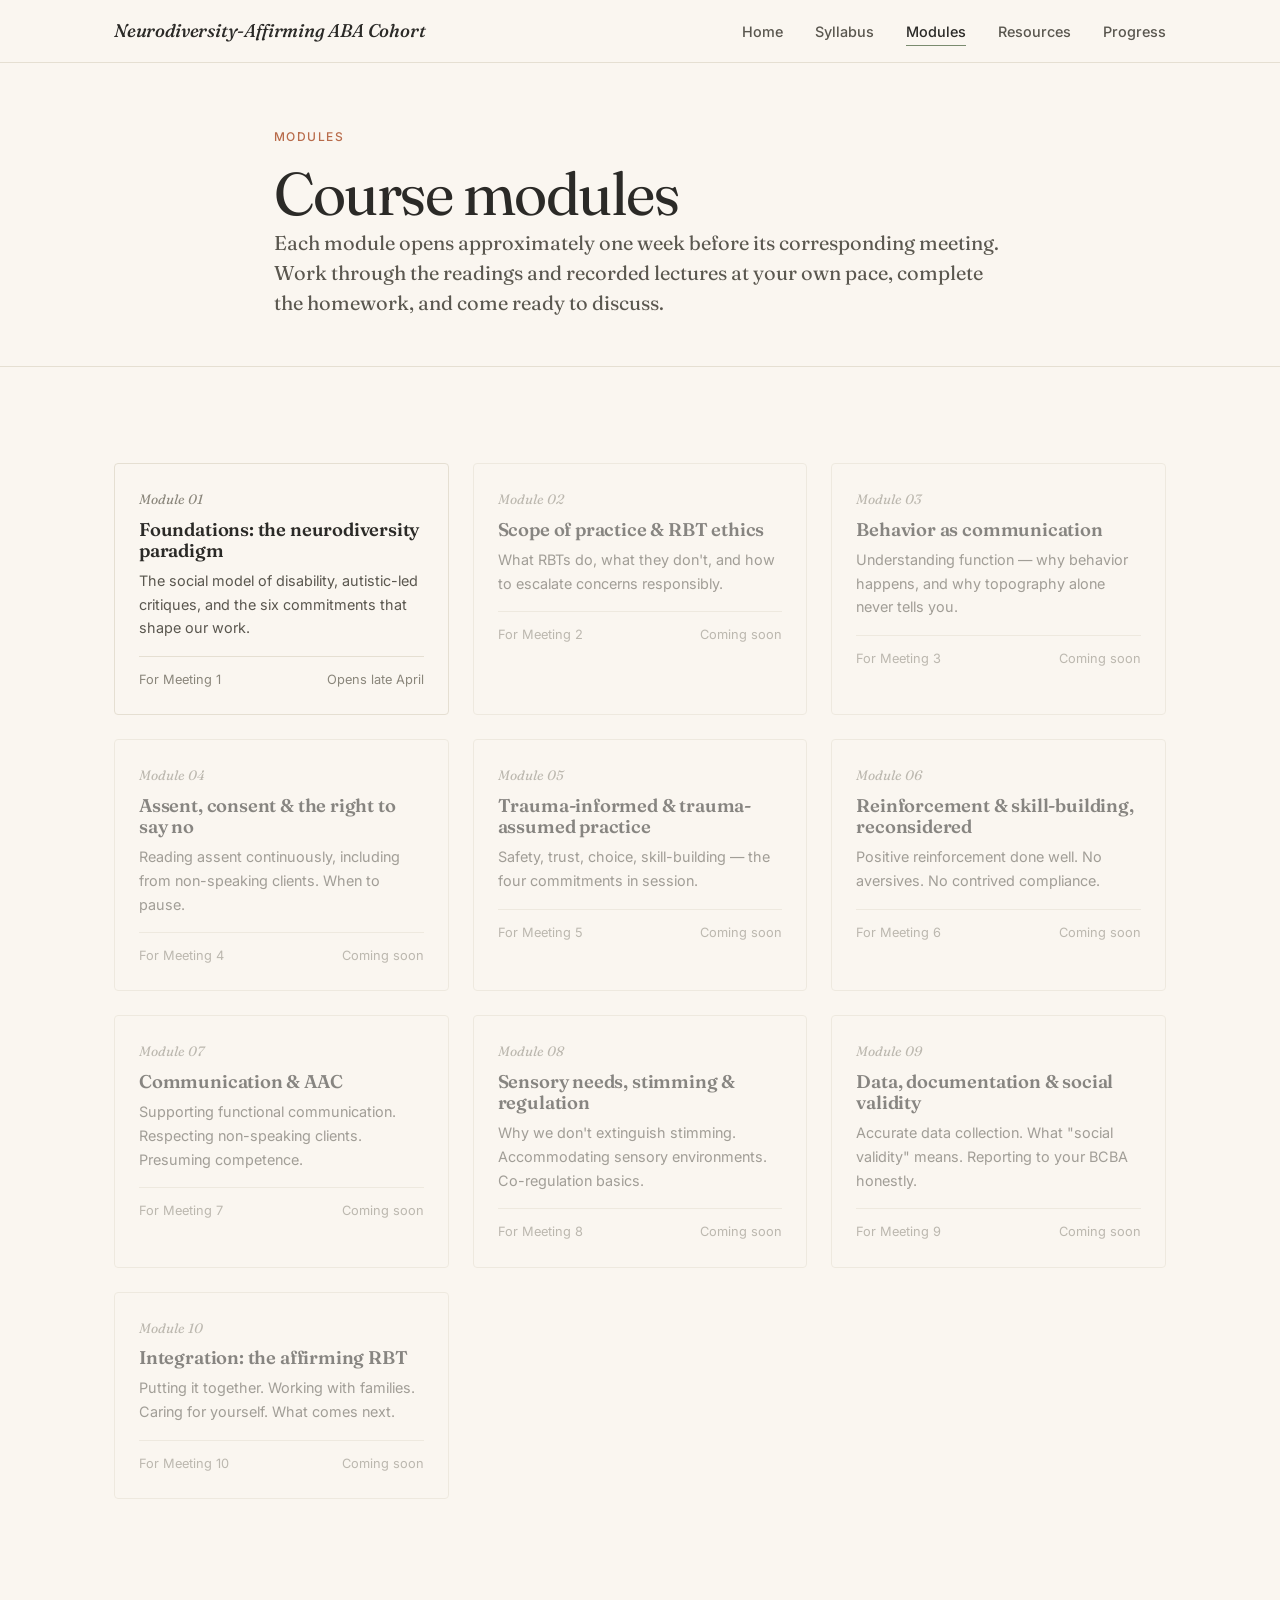
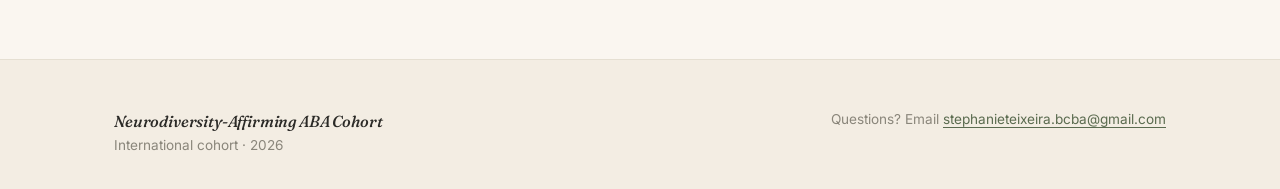
==== index.html @ eed52e0f "Add files via upload" ====
<!DOCTYPE html>
<html lang="en">
<head>
  <meta charset="UTF-8">
  <meta name="viewport" content="width=device-width, initial-scale=1.0">
  <title>Modules — Neurodiversity-Affirming ABA Cohort</title>
  <link rel="stylesheet" href="../assets/css/style.css">
</head>
<body>

<header class="site-header">
  <div class="container">
    <a href="../index.html" class="brand">Neurodiversity-Affirming ABA Cohort</a>
    <nav>
      <ul class="nav">
        <li><a href="../index.html">Home</a></li>
        <li><a href="../syllabus.html">Syllabus</a></li>
        <li><a href="../modules/" class="active">Modules</a></li>
        <li><a href="../resources.html">Resources</a></li>
        <li><a href="../grades.html">Progress</a></li>
      </ul>
    </nav>
  </div>
</header>

<main>

  <section class="module-header">
    <div class="container-narrow">
      <span class="eyebrow">Modules</span>
      <h1>Course modules</h1>
      <p class="lead">Each module opens approximately one week before its corresponding meeting. Work through the readings and recorded lectures at your own pace, complete the homework, and come ready to discuss.</p>
    </div>
  </section>

  <section>
    <div class="container">
      <div class="card-grid">

        <a href="module-01.html" class="card">
          <div class="card-number">Module 01</div>
          <h3>Foundations: the neurodiversity paradigm</h3>
          <p>The social model of disability, autistic-led critiques, and the six commitments that shape our work.</p>
          <div class="meta"><span>For Meeting 1</span><span>Opens late April</span></div>
        </a>

        <div class="card" style="opacity:0.55;">
          <div class="card-number">Module 02</div>
          <h3>Scope of practice &amp; RBT ethics</h3>
          <p>What RBTs do, what they don't, and how to escalate concerns responsibly.</p>
          <div class="meta"><span>For Meeting 2</span><span>Coming soon</span></div>
        </div>

        <div class="card" style="opacity:0.55;">
          <div class="card-number">Module 03</div>
          <h3>Behavior as communication</h3>
          <p>Understanding function — why behavior happens, and why topography alone never tells you.</p>
          <div class="meta"><span>For Meeting 3</span><span>Coming soon</span></div>
        </div>

        <div class="card" style="opacity:0.55;">
          <div class="card-number">Module 04</div>
          <h3>Assent, consent &amp; the right to say no</h3>
          <p>Reading assent continuously, including from non-speaking clients. When to pause.</p>
          <div class="meta"><span>For Meeting 4</span><span>Coming soon</span></div>
        </div>

        <div class="card" style="opacity:0.55;">
          <div class="card-number">Module 05</div>
          <h3>Trauma-informed &amp; trauma-assumed practice</h3>
          <p>Safety, trust, choice, skill-building — the four commitments in session.</p>
          <div class="meta"><span>For Meeting 5</span><span>Coming soon</span></div>
        </div>

        <div class="card" style="opacity:0.55;">
          <div class="card-number">Module 06</div>
          <h3>Reinforcement &amp; skill-building, reconsidered</h3>
          <p>Positive reinforcement done well. No aversives. No contrived compliance.</p>
          <div class="meta"><span>For Meeting 6</span><span>Coming soon</span></div>
        </div>

        <div class="card" style="opacity:0.55;">
          <div class="card-number">Module 07</div>
          <h3>Communication &amp; AAC</h3>
          <p>Supporting functional communication. Respecting non-speaking clients. Presuming competence.</p>
          <div class="meta"><span>For Meeting 7</span><span>Coming soon</span></div>
        </div>

        <div class="card" style="opacity:0.55;">
          <div class="card-number">Module 08</div>
          <h3>Sensory needs, stimming &amp; regulation</h3>
          <p>Why we don't extinguish stimming. Accommodating sensory environments. Co-regulation basics.</p>
          <div class="meta"><span>For Meeting 8</span><span>Coming soon</span></div>
        </div>

        <div class="card" style="opacity:0.55;">
          <div class="card-number">Module 09</div>
          <h3>Data, documentation &amp; social validity</h3>
          <p>Accurate data collection. What "social validity" means. Reporting to your BCBA honestly.</p>
          <div class="meta"><span>For Meeting 9</span><span>Coming soon</span></div>
        </div>

        <div class="card" style="opacity:0.55;">
          <div class="card-number">Module 10</div>
          <h3>Integration: the affirming RBT</h3>
          <p>Putting it together. Working with families. Caring for yourself. What comes next.</p>
          <div class="meta"><span>For Meeting 10</span><span>Coming soon</span></div>
        </div>

      </div>
    </div>
  </section>

</main>

<footer class="site-footer">
  <div class="container">
    <div>
      <div class="brand">Neurodiversity-Affirming ABA Cohort</div>
      <p>International cohort · 2026</p>
    </div>
    <div>
      <p>Questions? Email <a href="mailto:stephanieteixeira.bcba@gmail.com">stephanieteixeira.bcba@gmail.com</a></p>
    </div>
  </div>
</footer>


<script src="../assets/js/supabase-config.js"></script>
<script type="module">
  import { updateNavAuth } from '../assets/js/auth.js';
  updateNavAuth('../');
</script>

</body>
</html>
---- assets/css/style.css ----
/* ==========================================================================
   Behavior Therapy Cohort — Shared Stylesheet
   Aesthetic: warm, professional, therapy-practice
   ========================================================================== */

@import url('https://fonts.googleapis.com/css2?family=Fraunces:ital,opsz,wght@0,9..144,400;0,9..144,500;0,9..144,600;0,9..144,700;1,9..144,400&family=Inter:wght@400;500;600&display=swap');

:root {
  /* Palette — warm neutrals + muted sage */
  --paper: #faf6f0;
  --paper-tint: #f3ede3;
  --ink: #2b2a27;
  --ink-soft: #5a574f;
  --ink-muted: #8a867b;
  --line: #e5dfd2;
  --sage: #7a8b6f;
  --sage-dark: #5a6b4f;
  --sage-tint: #e8ede3;
  --terracotta: #b86b4a;
  --terracotta-tint: #f3e4dc;
  --gold: #c9a961;

  /* Type */
  --font-display: 'Fraunces', Georgia, serif;
  --font-body: 'Inter', system-ui, sans-serif;

  /* Space scale */
  --s-1: 0.25rem;
  --s-2: 0.5rem;
  --s-3: 0.75rem;
  --s-4: 1rem;
  --s-5: 1.5rem;
  --s-6: 2rem;
  --s-7: 3rem;
  --s-8: 4rem;
  --s-9: 6rem;

  /* Layout */
  --measure: 68ch;
  --container: 1100px;
  --radius: 4px;
}

* {
  box-sizing: border-box;
  margin: 0;
  padding: 0;
}

html {
  scroll-behavior: smooth;
}

body {
  font-family: var(--font-body);
  font-size: 17px;
  line-height: 1.65;
  color: var(--ink);
  background: var(--paper);
  -webkit-font-smoothing: antialiased;
  text-rendering: optimizeLegibility;
}

/* ---------- Typography ---------- */

h1, h2, h3, h4 {
  font-family: var(--font-display);
  font-weight: 500;
  line-height: 1.15;
  letter-spacing: -0.01em;
  color: var(--ink);
}

h1 {
  font-size: clamp(2.25rem, 5vw, 3.75rem);
  font-weight: 400;
  letter-spacing: -0.025em;
}

h1 em {
  font-style: italic;
  color: var(--sage-dark);
  font-weight: 400;
}

h2 {
  font-size: clamp(1.625rem, 3vw, 2.25rem);
  margin-bottom: var(--s-4);
  margin-top: var(--s-7);
}

h3 {
  font-size: 1.25rem;
  font-weight: 600;
  margin-bottom: var(--s-3);
  margin-top: var(--s-5);
}

p {
  max-width: var(--measure);
  margin-bottom: var(--s-4);
}

a {
  color: var(--sage-dark);
  text-decoration: underline;
  text-decoration-thickness: 1px;
  text-underline-offset: 3px;
  transition: color 0.2s;
}

a:hover {
  color: var(--terracotta);
}

strong {
  font-weight: 600;
  color: var(--ink);
}

em {
  font-style: italic;
}

.eyebrow {
  font-family: var(--font-body);
  font-size: 0.75rem;
  font-weight: 500;
  letter-spacing: 0.12em;
  text-transform: uppercase;
  color: var(--ink-muted);
  margin-bottom: var(--s-3);
  display: block;
}

.lead {
  font-family: var(--font-display);
  font-size: 1.25rem;
  font-weight: 400;
  line-height: 1.5;
  color: var(--ink-soft);
  max-width: 60ch;
}

/* ---------- Layout ---------- */

.container {
  max-width: var(--container);
  margin: 0 auto;
  padding: 0 var(--s-5);
}

.container-narrow {
  max-width: 780px;
  margin: 0 auto;
  padding: 0 var(--s-5);
}

section {
  padding: var(--s-8) 0;
}

/* ---------- Header / Nav ---------- */

.site-header {
  border-bottom: 1px solid var(--line);
  background: var(--paper);
  position: sticky;
  top: 0;
  z-index: 10;
  backdrop-filter: blur(8px);
  background: rgba(250, 246, 240, 0.92);
}

.site-header .container {
  display: flex;
  align-items: center;
  justify-content: space-between;
  padding-top: var(--s-4);
  padding-bottom: var(--s-4);
}

.brand {
  font-family: var(--font-display);
  font-size: 1.15rem;
  font-weight: 500;
  font-style: italic;
  color: var(--ink);
  text-decoration: none;
  letter-spacing: -0.01em;
}

.brand:hover {
  color: var(--ink);
}

.nav {
  display: flex;
  gap: var(--s-6);
  list-style: none;
}

.nav a {
  color: var(--ink-soft);
  text-decoration: none;
  font-size: 0.9rem;
  font-weight: 500;
  position: relative;
}

.nav a:hover {
  color: var(--sage-dark);
}

.nav a.active {
  color: var(--ink);
}

.nav a.active::after {
  content: '';
  position: absolute;
  bottom: -6px;
  left: 0;
  right: 0;
  height: 1.5px;
  background: var(--sage);
}

/* ---------- Hero ---------- */

.hero {
  padding: var(--s-9) 0 var(--s-8);
  position: relative;
  overflow: hidden;
}

.hero::before {
  content: '';
  position: absolute;
  top: 10%;
  right: -10%;
  width: 500px;
  height: 500px;
  background: radial-gradient(circle, var(--sage-tint) 0%, transparent 70%);
  opacity: 0.6;
  z-index: -1;
  border-radius: 50%;
}

.hero h1 {
  max-width: 18ch;
  margin-bottom: var(--s-5);
}

.hero .lead {
  margin-bottom: var(--s-6);
}

.hero-meta {
  display: flex;
  gap: var(--s-7);
  margin-top: var(--s-7);
  padding-top: var(--s-5);
  border-top: 1px solid var(--line);
  flex-wrap: wrap;
}

.hero-meta div {
  min-width: 140px;
}

.hero-meta .label {
  font-size: 0.75rem;
  text-transform: uppercase;
  letter-spacing: 0.1em;
  color: var(--ink-muted);
  margin-bottom: var(--s-1);
}

.hero-meta .value {
  font-family: var(--font-display);
  font-size: 1.1rem;
  color: var(--ink);
}

/* ---------- Buttons ---------- */

.btn {
  display: inline-block;
  padding: 0.75rem 1.5rem;
  font-family: var(--font-body);
  font-size: 0.95rem;
  font-weight: 500;
  text-decoration: none;
  border-radius: var(--radius);
  transition: all 0.2s;
  border: 1px solid transparent;
  cursor: pointer;
}

.btn-primary {
  background: var(--ink);
  color: var(--paper);
}

.btn-primary:hover {
  background: var(--sage-dark);
  color: var(--paper);
}

.btn-secondary {
  background: transparent;
  color: var(--ink);
  border-color: var(--ink);
}

.btn-secondary:hover {
  background: var(--ink);
  color: var(--paper);
}

.btn-group {
  display: flex;
  gap: var(--s-3);
  flex-wrap: wrap;
  margin-top: var(--s-5);
}

/* ---------- Cards ---------- */

.card-grid {
  display: grid;
  grid-template-columns: repeat(auto-fill, minmax(280px, 1fr));
  gap: var(--s-5);
  margin-top: var(--s-6);
}

.card {
  background: var(--paper);
  border: 1px solid var(--line);
  border-radius: var(--radius);
  padding: var(--s-5);
  transition: all 0.25s;
  text-decoration: none;
  color: inherit;
  display: block;
}

.card:hover {
  border-color: var(--sage);
  transform: translateY(-2px);
  box-shadow: 0 8px 24px -12px rgba(43, 42, 39, 0.15);
  color: inherit;
}

.card-number {
  font-family: var(--font-display);
  font-style: italic;
  font-size: 0.85rem;
  color: var(--ink-muted);
  margin-bottom: var(--s-2);
}

.card h3 {
  margin-top: 0;
  margin-bottom: var(--s-2);
  font-size: 1.15rem;
}

.card p {
  font-size: 0.9rem;
  color: var(--ink-soft);
  margin-bottom: 0;
}

.card .meta {
  margin-top: var(--s-4);
  padding-top: var(--s-3);
  border-top: 1px solid var(--line);
  font-size: 0.8rem;
  color: var(--ink-muted);
  display: flex;
  justify-content: space-between;
}

/* ---------- Module page ---------- */

.module-header {
  padding: var(--s-8) 0 var(--s-6);
  border-bottom: 1px solid var(--line);
}

.module-header .eyebrow {
  color: var(--terracotta);
}

.module-section {
  padding: var(--s-7) 0;
  border-bottom: 1px solid var(--line);
}

.module-section:last-child {
  border-bottom: none;
}

.resource-list {
  list-style: none;
  margin-top: var(--s-4);
}

.resource-list li {
  padding: var(--s-4) 0;
  border-bottom: 1px solid var(--line);
  display: flex;
  justify-content: space-between;
  align-items: center;
  gap: var(--s-4);
}

.resource-list li:last-child {
  border-bottom: none;
}

.resource-list .title {
  font-weight: 500;
  color: var(--ink);
}

.resource-list .type {
  font-size: 0.8rem;
  color: var(--ink-muted);
  text-transform: uppercase;
  letter-spacing: 0.08em;
  padding: var(--s-1) var(--s-3);
  background: var(--paper-tint);
  border-radius: var(--radius);
}

/* ---------- Schedule table ---------- */

.schedule {
  width: 100%;
  border-collapse: collapse;
  margin-top: var(--s-5);
}

.schedule th,
.schedule td {
  text-align: left;
  padding: var(--s-4);
  border-bottom: 1px solid var(--line);
  vertical-align: top;
}

.schedule th {
  font-family: var(--font-body);
  font-size: 0.75rem;
  font-weight: 600;
  text-transform: uppercase;
  letter-spacing: 0.1em;
  color: var(--ink-muted);
}

.schedule .date {
  font-family: var(--font-display);
  font-style: italic;
  color: var(--sage-dark);
  white-space: nowrap;
  width: 140px;
}

.schedule .topic {
  font-weight: 500;
}

.schedule .desc {
  color: var(--ink-soft);
  font-size: 0.9rem;
  margin-top: var(--s-1);
}

/* ---------- Callout ---------- */

.callout {
  background: var(--sage-tint);
  border-left: 3px solid var(--sage);
  padding: var(--s-5);
  margin: var(--s-6) 0;
  border-radius: 0 var(--radius) var(--radius) 0;
}

.callout.warn {
  background: var(--terracotta-tint);
  border-left-color: var(--terracotta);
}

.callout h4 {
  font-family: var(--font-display);
  font-size: 1rem;
  margin-bottom: var(--s-2);
}

.callout p {
  margin-bottom: 0;
  font-size: 0.95rem;
  color: var(--ink-soft);
}

/* ---------- Footer ---------- */

.site-footer {
  margin-top: var(--s-9);
  padding: var(--s-7) 0 var(--s-6);
  border-top: 1px solid var(--line);
  background: var(--paper-tint);
}

.site-footer .container {
  display: flex;
  justify-content: space-between;
  align-items: flex-start;
  flex-wrap: wrap;
  gap: var(--s-5);
}

.site-footer p {
  font-size: 0.85rem;
  color: var(--ink-muted);
  margin-bottom: 0;
}

.site-footer .brand {
  font-size: 1rem;
}

/* ---------- Utilities ---------- */

.stack > * + * {
  margin-top: var(--s-4);
}

.divider {
  border: 0;
  border-top: 1px solid var(--line);
  margin: var(--s-6) 0;
}

.text-center {
  text-align: center;
}

/* ---------- Subtle entrance animation ---------- */

@keyframes riseIn {
  from { opacity: 0; transform: translateY(8px); }
  to { opacity: 1; transform: translateY(0); }
}

.hero h1,
.hero .lead,
.hero .btn-group,
.hero-meta {
  animation: riseIn 0.7s ease-out backwards;
}

.hero .lead { animation-delay: 0.1s; }
.hero .btn-group { animation-delay: 0.2s; }
.hero-meta { animation-delay: 0.3s; }

/* ---------- Responsive ---------- */

@media (max-width: 720px) {
  .nav {
    gap: var(--s-4);
  }

  .nav a {
    font-size: 0.85rem;
  }

  .site-footer .container {
    flex-direction: column;
  }

  .schedule th:nth-child(3),
  .schedule td:nth-child(3) {
    display: none;
  }

  .resource-list li {
    flex-direction: column;
    align-items: flex-start;
    gap: var(--s-2);
  }
}
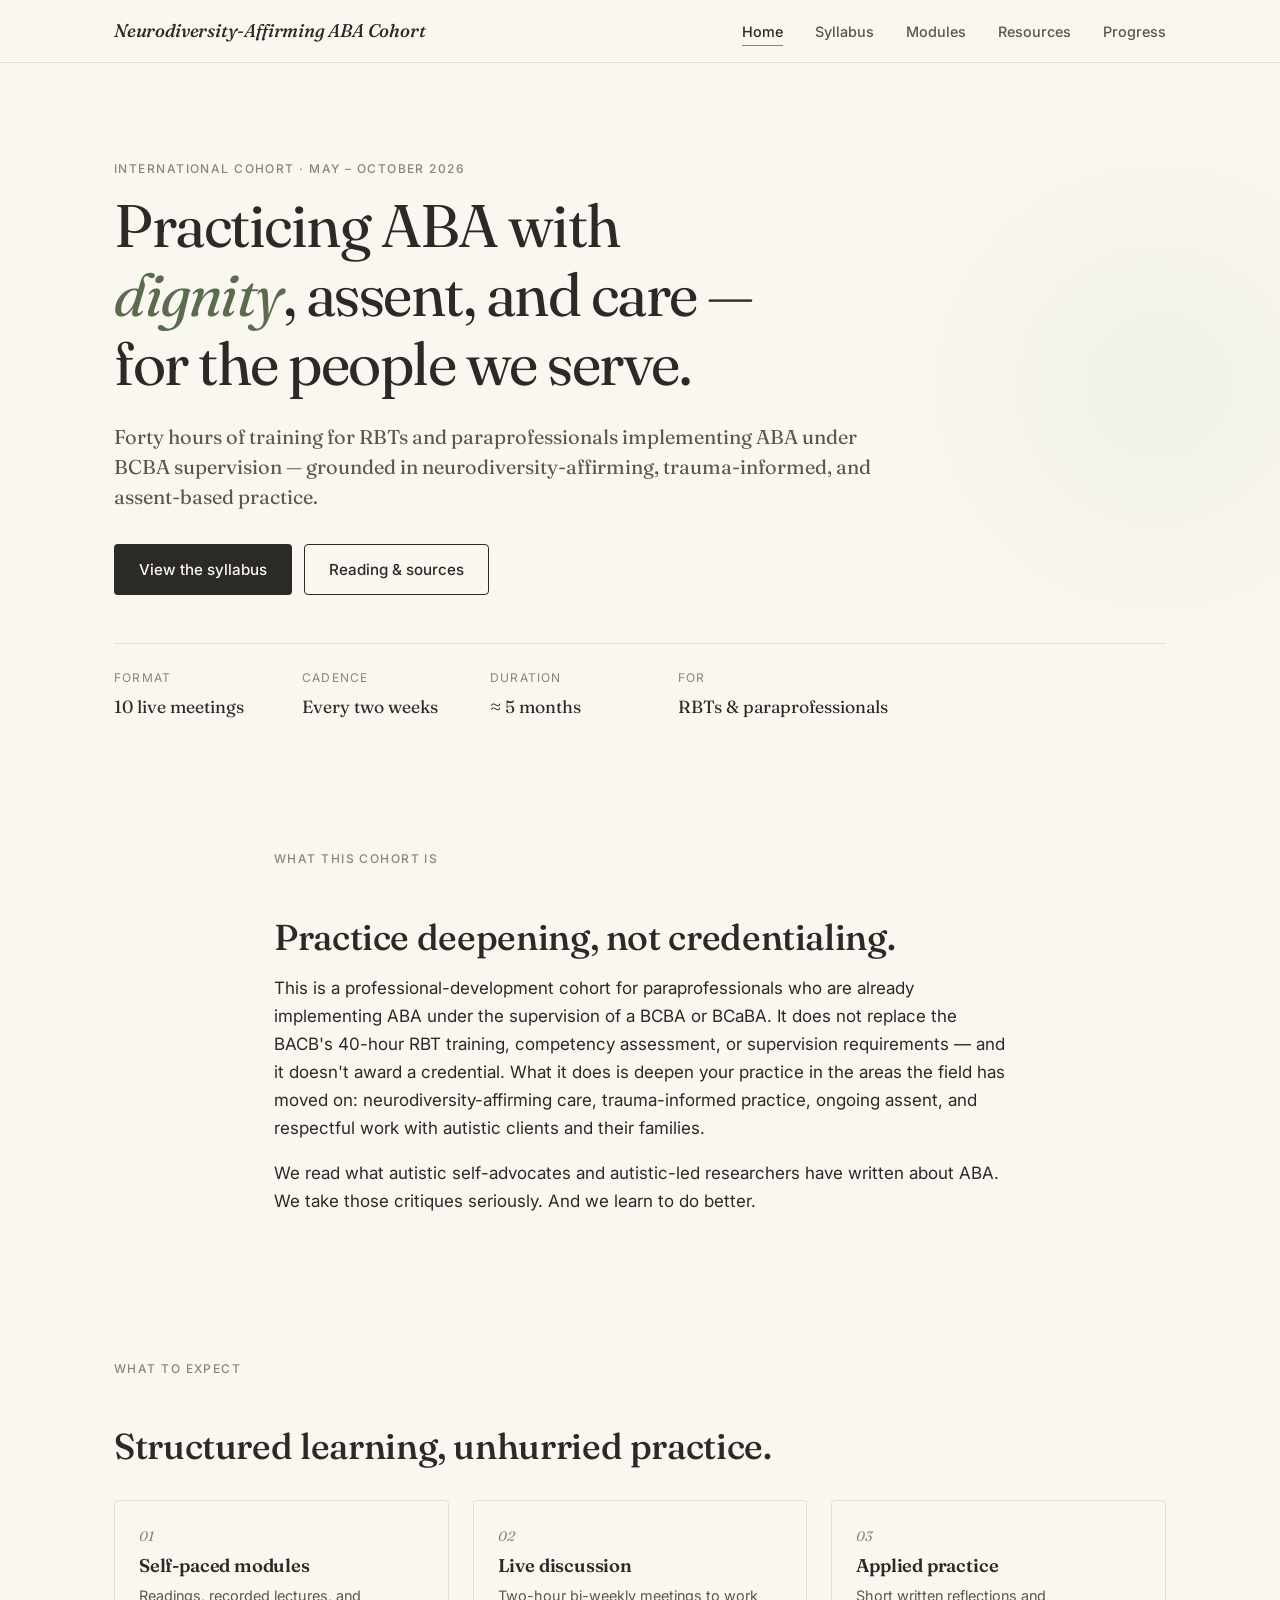
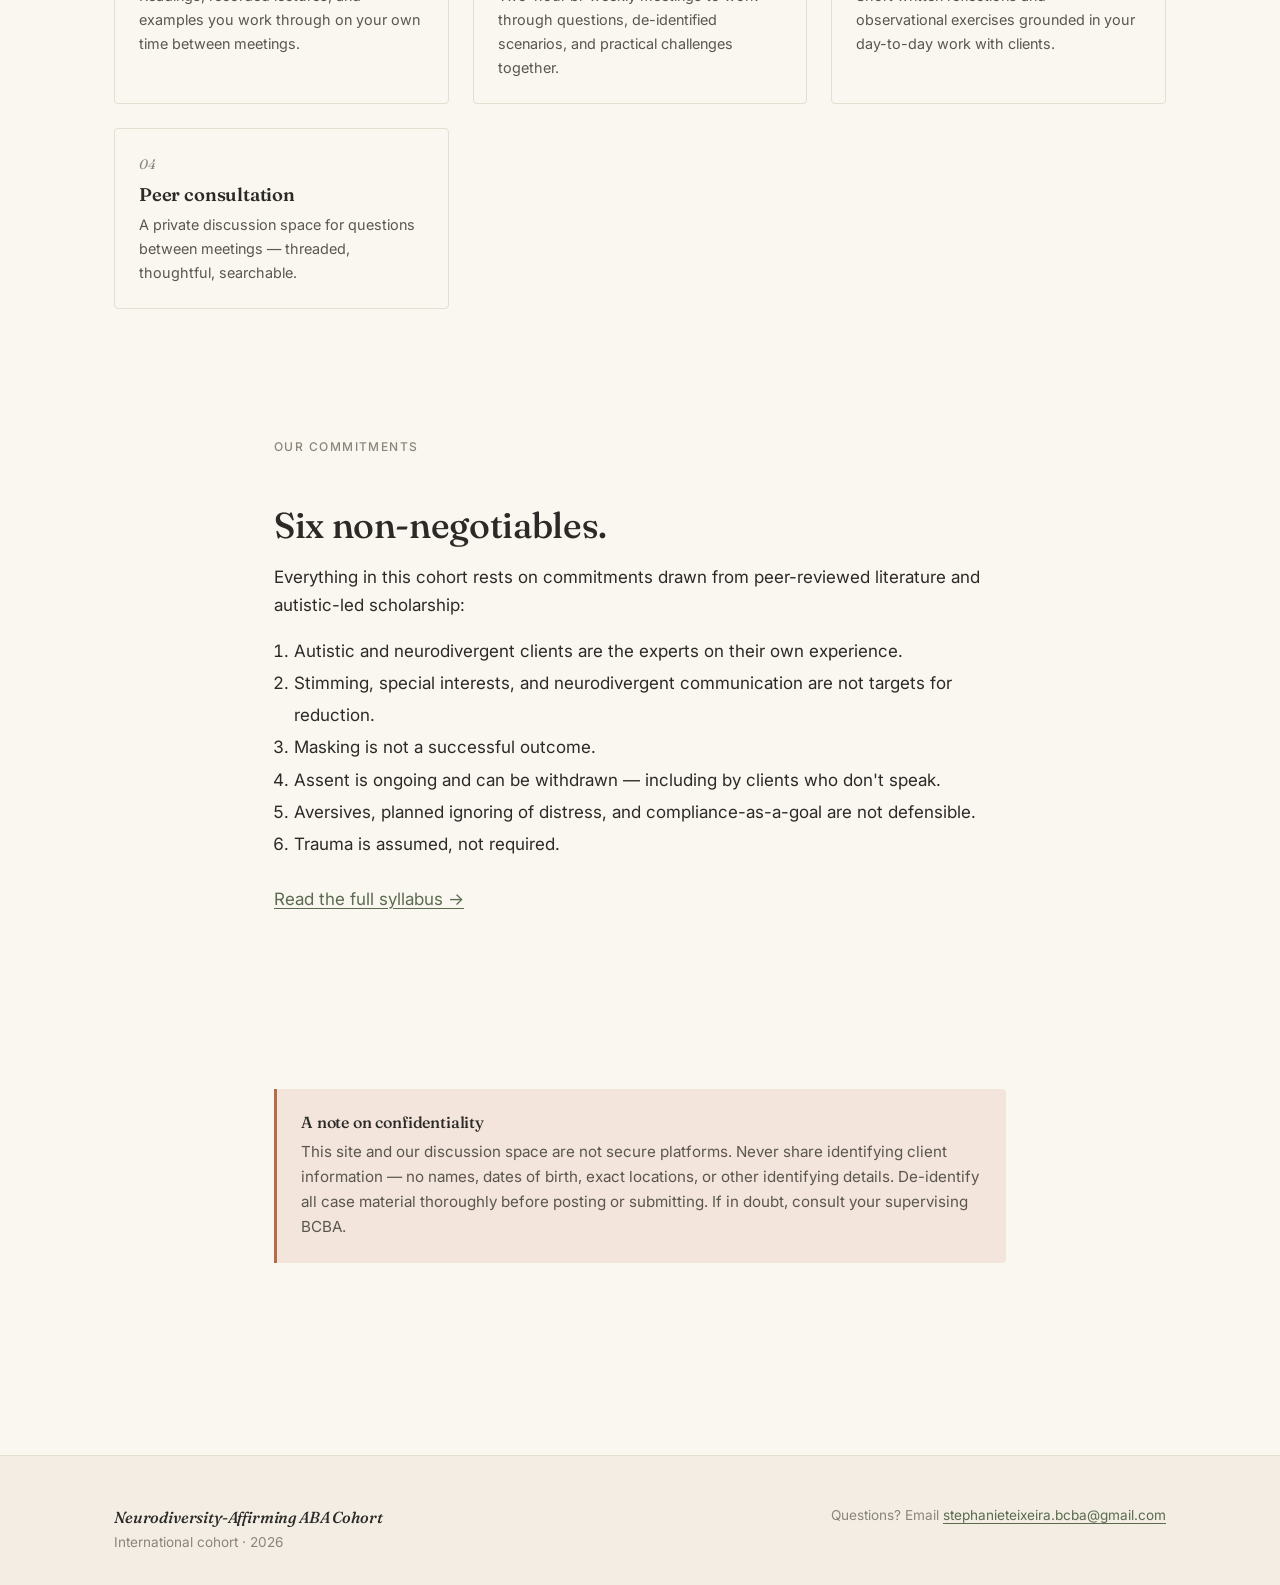
==== commit 1bc38d01: "Add files via upload" ====
--- a/index.html
+++ b/index.html
@@ -3,21 +3,22 @@
 <head>
   <meta charset="UTF-8">
   <meta name="viewport" content="width=device-width, initial-scale=1.0">
-  <title>Modules — Neurodiversity-Affirming ABA Cohort</title>
-  <link rel="stylesheet" href="../assets/css/style.css">
+  <title>Neurodiversity-Affirming ABA Cohort 2026</title>
+  <meta name="description" content="A practice-based cohort for RBTs and paraprofessionals implementing ABA — grounded in neurodiversity-affirming, trauma-informed, assent-based care.">
+  <link rel="stylesheet" href="assets/css/style.css">
 </head>
 <body>
 
 <header class="site-header">
   <div class="container">
-    <a href="../index.html" class="brand">Neurodiversity-Affirming ABA Cohort</a>
+    <a href="index.html" class="brand">Neurodiversity-Affirming ABA Cohort</a>
     <nav>
       <ul class="nav">
-        <li><a href="../index.html">Home</a></li>
-        <li><a href="../syllabus.html">Syllabus</a></li>
-        <li><a href="../modules/" class="active">Modules</a></li>
-        <li><a href="../resources.html">Resources</a></li>
-        <li><a href="../grades.html">Progress</a></li>
+        <li><a href="index.html" class="active">Home</a></li>
+        <li><a href="syllabus.html">Syllabus</a></li>
+        <li><a href="modules/">Modules</a></li>
+        <li><a href="resources.html">Resources</a></li>
+        <li><a href="grades.html">Progress</a></li>
       </ul>
     </nav>
   </div>
@@ -25,88 +26,99 @@
 
 <main>
 
-  <section class="module-header">
+  <section class="hero">
+    <div class="container">
+      <span class="eyebrow">International cohort · May – October 2026</span>
+      <h1>Practicing ABA with <em>dignity</em>, assent, and care — for the people we serve.</h1>
+      <p class="lead">Forty hours of training for RBTs and paraprofessionals implementing ABA under BCBA supervision — grounded in neurodiversity-affirming, trauma-informed, and assent-based practice.</p>
+
+      <div class="btn-group">
+        <a href="syllabus.html" class="btn btn-primary">View the syllabus</a>
+        <a href="resources.html" class="btn btn-secondary">Reading &amp; sources</a>
+      </div>
+
+      <div class="hero-meta">
+        <div>
+          <div class="label">Format</div>
+          <div class="value">10 live meetings</div>
+        </div>
+        <div>
+          <div class="label">Cadence</div>
+          <div class="value">Every two weeks</div>
+        </div>
+        <div>
+          <div class="label">Duration</div>
+          <div class="value">≈ 5 months</div>
+        </div>
+        <div>
+          <div class="label">For</div>
+          <div class="value">RBTs &amp; paraprofessionals</div>
+        </div>
+      </div>
+    </div>
+  </section>
+
+  <section>
     <div class="container-narrow">
-      <span class="eyebrow">Modules</span>
-      <h1>Course modules</h1>
-      <p class="lead">Each module opens approximately one week before its corresponding meeting. Work through the readings and recorded lectures at your own pace, complete the homework, and come ready to discuss.</p>
+      <span class="eyebrow">What this cohort is</span>
+      <h2>Practice deepening, not credentialing.</h2>
+      <p>This is a professional-development cohort for paraprofessionals who are already implementing ABA under the supervision of a BCBA or BCaBA. It does not replace the BACB's 40-hour RBT training, competency assessment, or supervision requirements — and it doesn't award a credential. What it does is deepen your practice in the areas the field has moved on: neurodiversity-affirming care, trauma-informed practice, ongoing assent, and respectful work with autistic clients and their families.</p>
+      <p>We read what autistic self-advocates and autistic-led researchers have written about ABA. We take those critiques seriously. And we learn to do better.</p>
     </div>
   </section>
 
   <section>
     <div class="container">
+      <span class="eyebrow">What to expect</span>
+      <h2>Structured learning, unhurried practice.</h2>
+
       <div class="card-grid">
+        <div class="card">
+          <div class="card-number">01</div>
+          <h3>Self-paced modules</h3>
+          <p>Readings, recorded lectures, and examples you work through on your own time between meetings.</p>
+        </div>
+        <div class="card">
+          <div class="card-number">02</div>
+          <h3>Live discussion</h3>
+          <p>Two-hour bi-weekly meetings to work through questions, de-identified scenarios, and practical challenges together.</p>
+        </div>
+        <div class="card">
+          <div class="card-number">03</div>
+          <h3>Applied practice</h3>
+          <p>Short written reflections and observational exercises grounded in your day-to-day work with clients.</p>
+        </div>
+        <div class="card">
+          <div class="card-number">04</div>
+          <h3>Peer consultation</h3>
+          <p>A private discussion space for questions between meetings — threaded, thoughtful, searchable.</p>
+        </div>
+      </div>
+    </div>
+  </section>
 
-        <a href="module-01.html" class="card">
-          <div class="card-number">Module 01</div>
-          <h3>Foundations: the neurodiversity paradigm</h3>
-          <p>The social model of disability, autistic-led critiques, and the six commitments that shape our work.</p>
-          <div class="meta"><span>For Meeting 1</span><span>Opens late April</span></div>
-        </a>
+  <section>
+    <div class="container-narrow">
+      <span class="eyebrow">Our commitments</span>
+      <h2>Six non-negotiables.</h2>
+      <p>Everything in this cohort rests on commitments drawn from peer-reviewed literature and autistic-led scholarship:</p>
+      <ol style="padding-left: 1.25rem; line-height: 1.9; margin-top: 1rem;">
+        <li>Autistic and neurodivergent clients are the experts on their own experience.</li>
+        <li>Stimming, special interests, and neurodivergent communication are not targets for reduction.</li>
+        <li>Masking is not a successful outcome.</li>
+        <li>Assent is ongoing and can be withdrawn — including by clients who don't speak.</li>
+        <li>Aversives, planned ignoring of distress, and compliance-as-a-goal are not defensible.</li>
+        <li>Trauma is assumed, not required.</li>
+      </ol>
+      <p style="margin-top: 1.5rem;"><a href="syllabus.html">Read the full syllabus →</a></p>
+    </div>
+  </section>
 
-        <div class="card" style="opacity:0.55;">
-          <div class="card-number">Module 02</div>
-          <h3>Scope of practice &amp; RBT ethics</h3>
-          <p>What RBTs do, what they don't, and how to escalate concerns responsibly.</p>
-          <div class="meta"><span>For Meeting 2</span><span>Coming soon</span></div>
-        </div>
-
-        <div class="card" style="opacity:0.55;">
-          <div class="card-number">Module 03</div>
-          <h3>Behavior as communication</h3>
-          <p>Understanding function — why behavior happens, and why topography alone never tells you.</p>
-          <div class="meta"><span>For Meeting 3</span><span>Coming soon</span></div>
-        </div>
-
-        <div class="card" style="opacity:0.55;">
-          <div class="card-number">Module 04</div>
-          <h3>Assent, consent &amp; the right to say no</h3>
-          <p>Reading assent continuously, including from non-speaking clients. When to pause.</p>
-          <div class="meta"><span>For Meeting 4</span><span>Coming soon</span></div>
-        </div>
-
-        <div class="card" style="opacity:0.55;">
-          <div class="card-number">Module 05</div>
-          <h3>Trauma-informed &amp; trauma-assumed practice</h3>
-          <p>Safety, trust, choice, skill-building — the four commitments in session.</p>
-          <div class="meta"><span>For Meeting 5</span><span>Coming soon</span></div>
-        </div>
-
-        <div class="card" style="opacity:0.55;">
-          <div class="card-number">Module 06</div>
-          <h3>Reinforcement &amp; skill-building, reconsidered</h3>
-          <p>Positive reinforcement done well. No aversives. No contrived compliance.</p>
-          <div class="meta"><span>For Meeting 6</span><span>Coming soon</span></div>
-        </div>
-
-        <div class="card" style="opacity:0.55;">
-          <div class="card-number">Module 07</div>
-          <h3>Communication &amp; AAC</h3>
-          <p>Supporting functional communication. Respecting non-speaking clients. Presuming competence.</p>
-          <div class="meta"><span>For Meeting 7</span><span>Coming soon</span></div>
-        </div>
-
-        <div class="card" style="opacity:0.55;">
-          <div class="card-number">Module 08</div>
-          <h3>Sensory needs, stimming &amp; regulation</h3>
-          <p>Why we don't extinguish stimming. Accommodating sensory environments. Co-regulation basics.</p>
-          <div class="meta"><span>For Meeting 8</span><span>Coming soon</span></div>
-        </div>
-
-        <div class="card" style="opacity:0.55;">
-          <div class="card-number">Module 09</div>
-          <h3>Data, documentation &amp; social validity</h3>
-          <p>Accurate data collection. What "social validity" means. Reporting to your BCBA honestly.</p>
-          <div class="meta"><span>For Meeting 9</span><span>Coming soon</span></div>
-        </div>
-
-        <div class="card" style="opacity:0.55;">
-          <div class="card-number">Module 10</div>
-          <h3>Integration: the affirming RBT</h3>
-          <p>Putting it together. Working with families. Caring for yourself. What comes next.</p>
-          <div class="meta"><span>For Meeting 10</span><span>Coming soon</span></div>
-        </div>
-
+  <section>
+    <div class="container-narrow">
+      <div class="callout warn">
+        <h4>A note on confidentiality</h4>
+        <p>This site and our discussion space are not secure platforms. Never share identifying client information — no names, dates of birth, exact locations, or other identifying details. De-identify all case material thoroughly before posting or submitting. If in doubt, consult your supervising BCBA.</p>
       </div>
     </div>
   </section>
@@ -126,10 +138,10 @@
 </footer>
 
 
-<script src="../assets/js/supabase-config.js"></script>
+<script src="assets/js/supabase-config.js"></script>
 <script type="module">
-  import { updateNavAuth } from '../assets/js/auth.js';
-  updateNavAuth('../');
+  import { updateNavAuth } from './assets/js/auth.js';
+  updateNavAuth('');
 </script>
 
 </body>
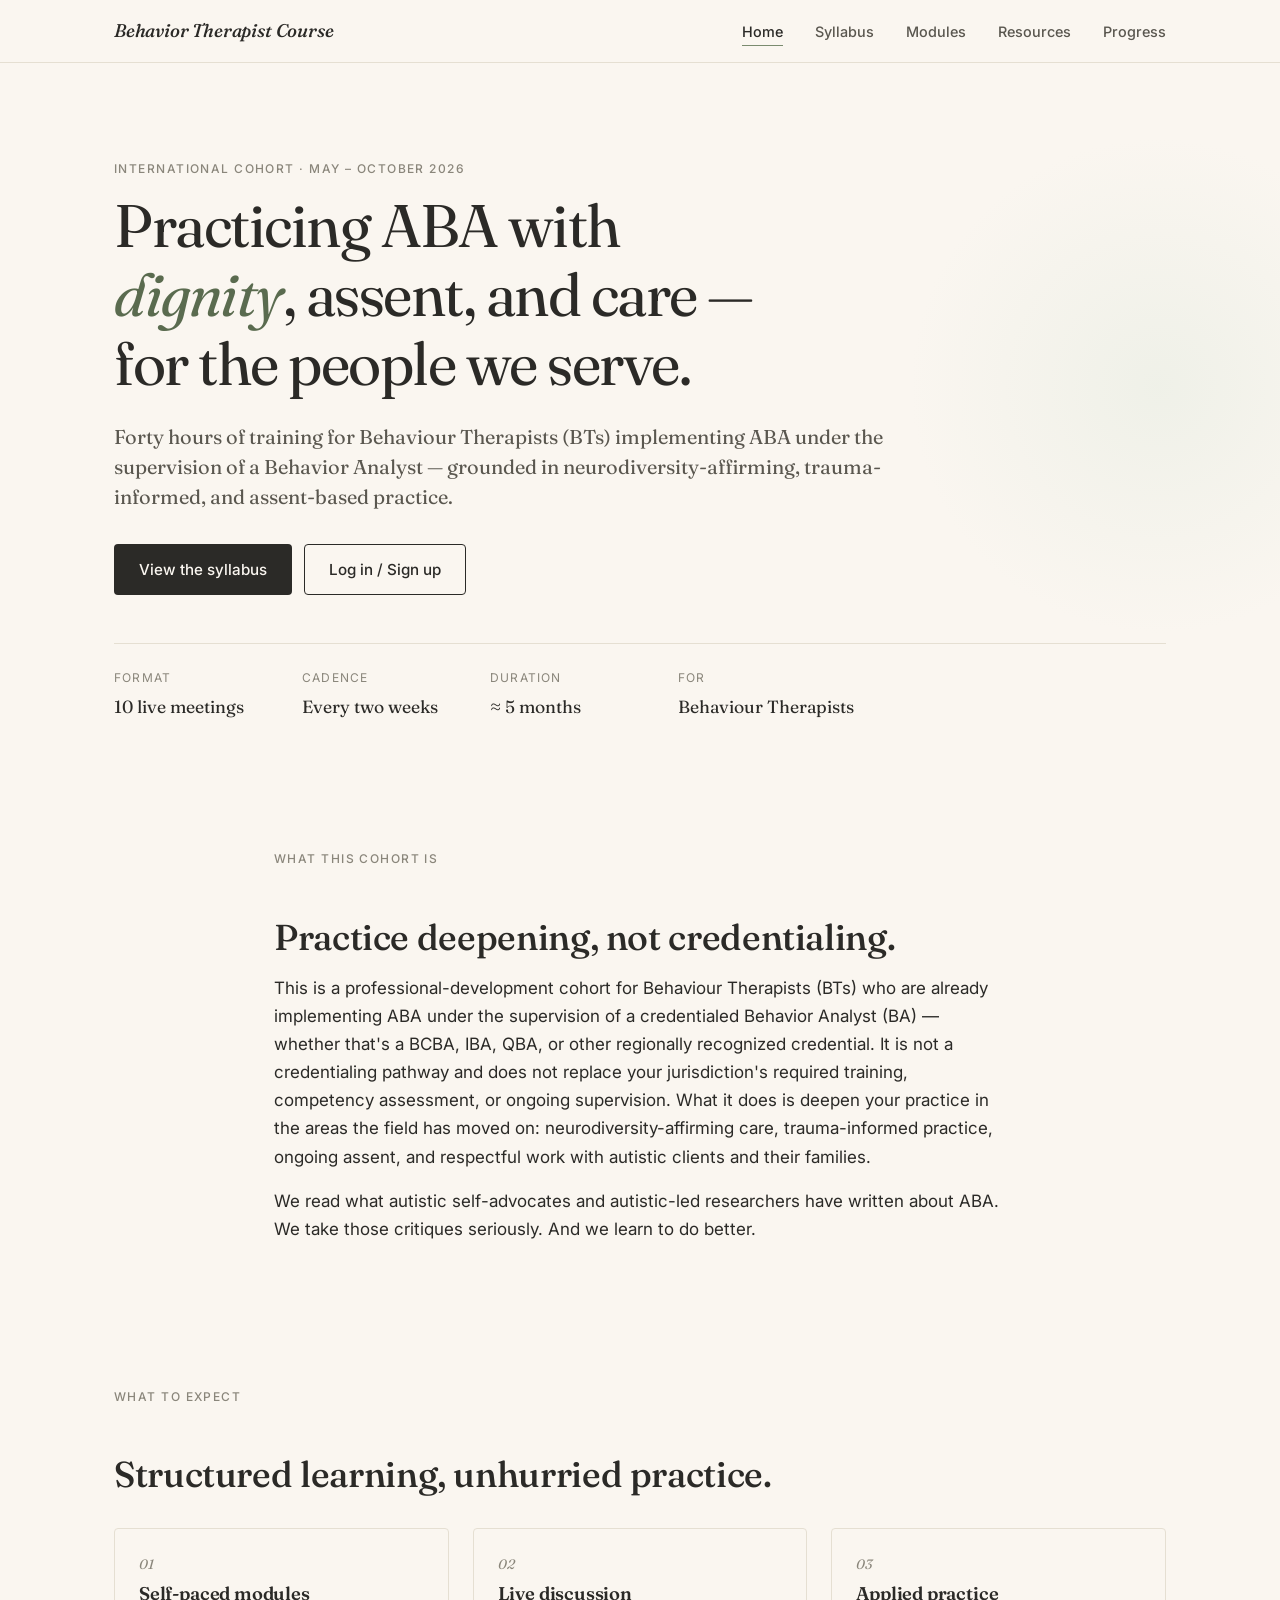
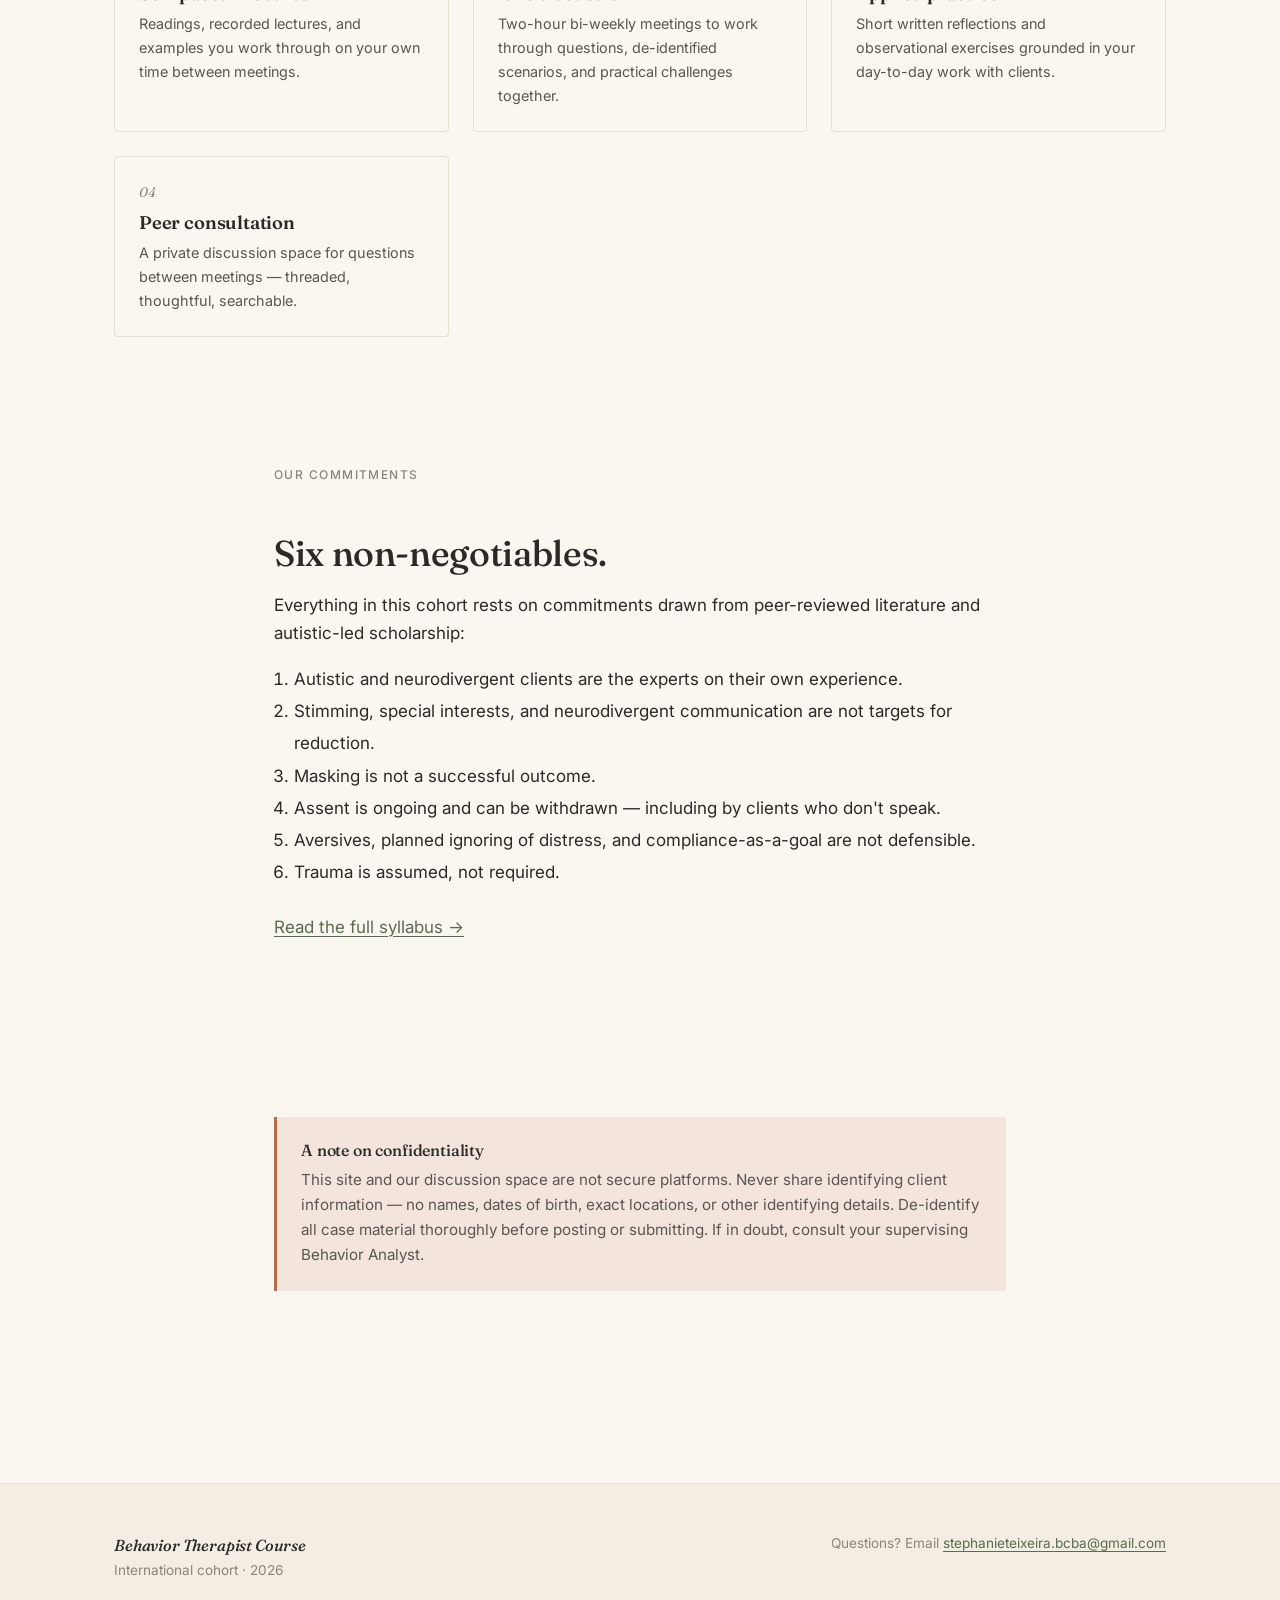
==== commit e0a35584: "Update index.html" ====
--- a/index.html
+++ b/index.html
@@ -3,15 +3,101 @@
 <head>
   <meta charset="UTF-8">
   <meta name="viewport" content="width=device-width, initial-scale=1.0">
-  <title>Neurodiversity-Affirming ABA Cohort 2026</title>
-  <meta name="description" content="A practice-based cohort for RBTs and paraprofessionals implementing ABA — grounded in neurodiversity-affirming, trauma-informed, assent-based care.">
+  <title>Behavior Therapist Course 2026</title>
+  <meta name="description" content="A practice-based cohort for Behaviour Therapists (BTs) implementing ABA under supervision — grounded in neurodiversity-affirming, trauma-informed, assent-based care.">
   <link rel="stylesheet" href="assets/css/style.css">
+  <style>
+    /* Dashboard-specific styles */
+    .dashboard-greeting {
+      padding: var(--s-7) 0 var(--s-5);
+    }
+    .dashboard-section {
+      padding: var(--s-5) 0 var(--s-6);
+      border-top: 1px solid var(--line);
+    }
+    .announcement {
+      padding: var(--s-5);
+      background: var(--paper);
+      border: 1px solid var(--line);
+      border-radius: var(--radius);
+      margin-bottom: var(--s-4);
+    }
+    .announcement h3 {
+      margin: 0 0 var(--s-2) 0;
+      font-family: var(--font-display);
+      font-size: 1.2rem;
+    }
+    .announcement .meta {
+      font-size: 0.8rem;
+      color: var(--ink-muted);
+      margin-bottom: var(--s-3);
+    }
+    .announcement .body {
+      white-space: pre-wrap;
+      line-height: 1.7;
+      color: var(--ink-soft);
+    }
+    .progress-summary {
+      display: flex;
+      gap: var(--s-6);
+      padding: var(--s-5);
+      background: var(--sage-tint);
+      border-radius: var(--radius);
+      flex-wrap: wrap;
+      margin-top: var(--s-3);
+    }
+    .progress-stat {
+      flex: 1;
+      min-width: 150px;
+    }
+    .progress-stat .value {
+      font-family: var(--font-display);
+      font-size: 2rem;
+      font-weight: 500;
+      color: var(--sage-dark);
+      line-height: 1;
+    }
+    .progress-stat .label {
+      font-size: 0.85rem;
+      color: var(--ink-muted);
+      text-transform: uppercase;
+      letter-spacing: 0.08em;
+      margin-top: var(--s-2);
+    }
+    .next-action {
+      padding: var(--s-5);
+      background: var(--paper);
+      border: 1px solid var(--line);
+      border-radius: var(--radius);
+      display: flex;
+      justify-content: space-between;
+      align-items: center;
+      flex-wrap: wrap;
+      gap: var(--s-4);
+      margin-top: var(--s-3);
+    }
+    .next-action .info h4 {
+      margin: 0 0 var(--s-1) 0;
+      font-family: var(--font-display);
+      font-size: 1.1rem;
+    }
+    .next-action .info p {
+      margin: 0;
+      color: var(--ink-muted);
+      font-size: 0.9rem;
+    }
+    .empty-state {
+      color: var(--ink-muted);
+      font-style: italic;
+      padding: var(--s-4) 0;
+    }
+  </style>
 </head>
 <body>
 
 <header class="site-header">
   <div class="container">
-    <a href="index.html" class="brand">Neurodiversity-Affirming ABA Cohort</a>
+    <a href="index.html" class="brand">Behavior Therapist Course</a>
     <nav>
       <ul class="nav">
         <li><a href="index.html" class="active">Home</a></li>
@@ -26,109 +112,172 @@
 
 <main>
 
-  <section class="hero">
-    <div class="container">
-      <span class="eyebrow">International cohort · May – October 2026</span>
-      <h1>Practicing ABA with <em>dignity</em>, assent, and care — for the people we serve.</h1>
-      <p class="lead">Forty hours of training for RBTs and paraprofessionals implementing ABA under BCBA supervision — grounded in neurodiversity-affirming, trauma-informed, and assent-based practice.</p>
-
-      <div class="btn-group">
-        <a href="syllabus.html" class="btn btn-primary">View the syllabus</a>
-        <a href="resources.html" class="btn btn-secondary">Reading &amp; sources</a>
-      </div>
-
-      <div class="hero-meta">
-        <div>
-          <div class="label">Format</div>
-          <div class="value">10 live meetings</div>
-        </div>
-        <div>
-          <div class="label">Cadence</div>
-          <div class="value">Every two weeks</div>
-        </div>
-        <div>
-          <div class="label">Duration</div>
-          <div class="value">≈ 5 months</div>
-        </div>
-        <div>
-          <div class="label">For</div>
-          <div class="value">RBTs &amp; paraprofessionals</div>
-        </div>
-      </div>
-    </div>
-  </section>
-
-  <section>
-    <div class="container-narrow">
-      <span class="eyebrow">What this cohort is</span>
-      <h2>Practice deepening, not credentialing.</h2>
-      <p>This is a professional-development cohort for paraprofessionals who are already implementing ABA under the supervision of a BCBA or BCaBA. It does not replace the BACB's 40-hour RBT training, competency assessment, or supervision requirements — and it doesn't award a credential. What it does is deepen your practice in the areas the field has moved on: neurodiversity-affirming care, trauma-informed practice, ongoing assent, and respectful work with autistic clients and their families.</p>
-      <p>We read what autistic self-advocates and autistic-led researchers have written about ABA. We take those critiques seriously. And we learn to do better.</p>
-    </div>
-  </section>
-
-  <section>
-    <div class="container">
-      <span class="eyebrow">What to expect</span>
-      <h2>Structured learning, unhurried practice.</h2>
-
-      <div class="card-grid">
-        <div class="card">
-          <div class="card-number">01</div>
-          <h3>Self-paced modules</h3>
-          <p>Readings, recorded lectures, and examples you work through on your own time between meetings.</p>
-        </div>
-        <div class="card">
-          <div class="card-number">02</div>
-          <h3>Live discussion</h3>
-          <p>Two-hour bi-weekly meetings to work through questions, de-identified scenarios, and practical challenges together.</p>
-        </div>
-        <div class="card">
-          <div class="card-number">03</div>
-          <h3>Applied practice</h3>
-          <p>Short written reflections and observational exercises grounded in your day-to-day work with clients.</p>
-        </div>
-        <div class="card">
-          <div class="card-number">04</div>
-          <h3>Peer consultation</h3>
-          <p>A private discussion space for questions between meetings — threaded, thoughtful, searchable.</p>
-        </div>
-      </div>
-    </div>
-  </section>
-
-  <section>
-    <div class="container-narrow">
-      <span class="eyebrow">Our commitments</span>
-      <h2>Six non-negotiables.</h2>
-      <p>Everything in this cohort rests on commitments drawn from peer-reviewed literature and autistic-led scholarship:</p>
-      <ol style="padding-left: 1.25rem; line-height: 1.9; margin-top: 1rem;">
-        <li>Autistic and neurodivergent clients are the experts on their own experience.</li>
-        <li>Stimming, special interests, and neurodivergent communication are not targets for reduction.</li>
-        <li>Masking is not a successful outcome.</li>
-        <li>Assent is ongoing and can be withdrawn — including by clients who don't speak.</li>
-        <li>Aversives, planned ignoring of distress, and compliance-as-a-goal are not defensible.</li>
-        <li>Trauma is assumed, not required.</li>
-      </ol>
-      <p style="margin-top: 1.5rem;"><a href="syllabus.html">Read the full syllabus →</a></p>
-    </div>
-  </section>
-
-  <section>
-    <div class="container-narrow">
-      <div class="callout warn">
-        <h4>A note on confidentiality</h4>
-        <p>This site and our discussion space are not secure platforms. Never share identifying client information — no names, dates of birth, exact locations, or other identifying details. De-identify all case material thoroughly before posting or submitting. If in doubt, consult your supervising BCBA.</p>
-      </div>
-    </div>
-  </section>
+  <!-- ================================================= -->
+  <!-- PUBLIC VIEW (shown when NOT logged in)            -->
+  <!-- ================================================= -->
+  <div id="public-view">
+    <section class="hero">
+      <div class="container">
+        <span class="eyebrow">International cohort · May – October 2026</span>
+        <h1>Practicing ABA with <em>dignity</em>, assent, and care — for the people we serve.</h1>
+        <p class="lead">Forty hours of training for Behaviour Therapists (BTs) implementing ABA under the supervision of a Behavior Analyst — grounded in neurodiversity-affirming, trauma-informed, and assent-based practice.</p>
+
+        <div class="btn-group">
+          <a href="syllabus.html" class="btn btn-primary">View the syllabus</a>
+          <a href="login.html" class="btn btn-secondary">Log in / Sign up</a>
+        </div>
+
+        <div class="hero-meta">
+          <div>
+            <div class="label">Format</div>
+            <div class="value">10 live meetings</div>
+          </div>
+          <div>
+            <div class="label">Cadence</div>
+            <div class="value">Every two weeks</div>
+          </div>
+          <div>
+            <div class="label">Duration</div>
+            <div class="value">≈ 5 months</div>
+          </div>
+          <div>
+            <div class="label">For</div>
+            <div class="value">Behaviour Therapists</div>
+          </div>
+        </div>
+      </div>
+    </section>
+
+    <section>
+      <div class="container-narrow">
+        <span class="eyebrow">What this cohort is</span>
+        <h2>Practice deepening, not credentialing.</h2>
+        <p>This is a professional-development cohort for Behaviour Therapists (BTs) who are already implementing ABA under the supervision of a credentialed Behavior Analyst (BA) — whether that's a BCBA, IBA, QBA, or other regionally recognized credential. It is not a credentialing pathway and does not replace your jurisdiction's required training, competency assessment, or ongoing supervision. What it does is deepen your practice in the areas the field has moved on: neurodiversity-affirming care, trauma-informed practice, ongoing assent, and respectful work with autistic clients and their families.</p>
+        <p>We read what autistic self-advocates and autistic-led researchers have written about ABA. We take those critiques seriously. And we learn to do better.</p>
+      </div>
+    </section>
+
+    <section>
+      <div class="container">
+        <span class="eyebrow">What to expect</span>
+        <h2>Structured learning, unhurried practice.</h2>
+
+        <div class="card-grid">
+          <div class="card">
+            <div class="card-number">01</div>
+            <h3>Self-paced modules</h3>
+            <p>Readings, recorded lectures, and examples you work through on your own time between meetings.</p>
+          </div>
+          <div class="card">
+            <div class="card-number">02</div>
+            <h3>Live discussion</h3>
+            <p>Two-hour bi-weekly meetings to work through questions, de-identified scenarios, and practical challenges together.</p>
+          </div>
+          <div class="card">
+            <div class="card-number">03</div>
+            <h3>Applied practice</h3>
+            <p>Short written reflections and observational exercises grounded in your day-to-day work with clients.</p>
+          </div>
+          <div class="card">
+            <div class="card-number">04</div>
+            <h3>Peer consultation</h3>
+            <p>A private discussion space for questions between meetings — threaded, thoughtful, searchable.</p>
+          </div>
+        </div>
+      </div>
+    </section>
+
+    <section>
+      <div class="container-narrow">
+        <span class="eyebrow">Our commitments</span>
+        <h2>Six non-negotiables.</h2>
+        <p>Everything in this cohort rests on commitments drawn from peer-reviewed literature and autistic-led scholarship:</p>
+        <ol style="padding-left: 1.25rem; line-height: 1.9; margin-top: 1rem;">
+          <li>Autistic and neurodivergent clients are the experts on their own experience.</li>
+          <li>Stimming, special interests, and neurodivergent communication are not targets for reduction.</li>
+          <li>Masking is not a successful outcome.</li>
+          <li>Assent is ongoing and can be withdrawn — including by clients who don't speak.</li>
+          <li>Aversives, planned ignoring of distress, and compliance-as-a-goal are not defensible.</li>
+          <li>Trauma is assumed, not required.</li>
+        </ol>
+        <p style="margin-top: 1.5rem;"><a href="syllabus.html">Read the full syllabus →</a></p>
+      </div>
+    </section>
+
+    <section>
+      <div class="container-narrow">
+        <div class="callout warn">
+          <h4>A note on confidentiality</h4>
+          <p>This site and our discussion space are not secure platforms. Never share identifying client information — no names, dates of birth, exact locations, or other identifying details. De-identify all case material thoroughly before posting or submitting. If in doubt, consult your supervising Behavior Analyst.</p>
+        </div>
+      </div>
+    </section>
+  </div>
+
+  <!-- ================================================= -->
+  <!-- DASHBOARD VIEW (shown when LOGGED IN)             -->
+  <!-- ================================================= -->
+  <div id="dashboard-view" style="display: none;">
+    <section class="dashboard-greeting">
+      <div class="container-narrow">
+        <span class="eyebrow">Your dashboard</span>
+        <h1 id="greeting-name">Welcome</h1>
+        <p class="lead" id="greeting-subtitle">Here's what's happening in your cohort.</p>
+        <div id="admin-link-row" style="display:none; margin-top: var(--s-3);">
+          <a href="admin.html" class="btn btn-secondary">Admin → manage announcements</a>
+        </div>
+      </div>
+    </section>
+
+    <section class="dashboard-section">
+      <div class="container-narrow">
+        <span class="eyebrow">Your progress</span>
+        <h2 style="margin-top:var(--s-2);">Where you stand</h2>
+        <div class="progress-summary" id="progress-summary">
+          <div class="progress-stat">
+            <div class="value" id="submitted-count">—</div>
+            <div class="label">Submitted</div>
+          </div>
+          <div class="progress-stat">
+            <div class="value" id="feedback-count">—</div>
+            <div class="label">Feedback received</div>
+          </div>
+          <div class="progress-stat">
+            <div class="value" id="open-count">—</div>
+            <div class="label">Modules open</div>
+          </div>
+        </div>
+        <p style="margin-top:var(--s-4);"><a href="grades.html">See full progress →</a></p>
+      </div>
+    </section>
+
+    <section class="dashboard-section">
+      <div class="container-narrow">
+        <span class="eyebrow">Next up</span>
+        <h2 style="margin-top:var(--s-2);">Your next assignment</h2>
+        <div id="next-action-container">
+          <div class="empty-state">Loading…</div>
+        </div>
+      </div>
+    </section>
+
+    <section class="dashboard-section">
+      <div class="container-narrow">
+        <span class="eyebrow">From your instructor</span>
+        <h2 style="margin-top:var(--s-2);">Announcements</h2>
+        <div id="announcements-container">
+          <div class="empty-state">Loading…</div>
+        </div>
+      </div>
+    </section>
+  </div>
 
 </main>
 
 <footer class="site-footer">
   <div class="container">
     <div>
-      <div class="brand">Neurodiversity-Affirming ABA Cohort</div>
+      <div class="brand">Behavior Therapist Course</div>
       <p>International cohort · 2026</p>
     </div>
     <div>
@@ -137,11 +286,101 @@
   </div>
 </footer>
 
-
 <script src="assets/js/supabase-config.js"></script>
 <script type="module">
-  import { updateNavAuth } from './assets/js/auth.js';
+  import { supabase, getUser, getProfile, updateNavAuth, escapeHtml } from './assets/js/auth.js';
+
   updateNavAuth('');
+
+  const user = await getUser();
+
+  if (!user) {
+    // Not logged in — show public view only (default)
+    return;
+  }
+
+  // Logged in — show dashboard
+  document.getElementById('public-view').style.display = 'none';
+  document.getElementById('dashboard-view').style.display = 'block';
+
+  const profile = await getProfile();
+  const firstName = profile?.full_name?.split(' ')[0] || 'there';
+  document.getElementById('greeting-name').textContent = `Welcome back, ${firstName}.`;
+
+  // Show admin link if admin
+  if (profile?.role === 'admin') {
+    document.getElementById('admin-link-row').style.display = 'block';
+  }
+
+  // Load all data in parallel
+  const [
+    { data: assignments },
+    { data: submissions },
+    { data: announcements }
+  ] = await Promise.all([
+    supabase.from('assignments').select('*').order('module_number'),
+    supabase.from('submissions').select('*').eq('user_id', user.id),
+    supabase.from('announcements').select('*').order('created_at', { ascending: false }).limit(5)
+  ]);
+
+  // --- Progress summary ---
+  const submitted = submissions?.length || 0;
+  const withFeedback = (submissions || []).filter(s => s.feedback).length;
+  const openModules = (assignments || []).filter(a => a.open).length;
+
+  document.getElementById('submitted-count').textContent = `${submitted}/${(assignments || []).length}`;
+  document.getElementById('feedback-count').textContent = withFeedback;
+  document.getElementById('open-count').textContent = openModules;
+
+  // --- Next action ---
+  // Find the first open assignment the user hasn't submitted yet
+  const submittedIds = new Set((submissions || []).map(s => s.assignment_id));
+  const nextAssignment = (assignments || []).find(a => a.open && !submittedIds.has(a.id));
+  const nextActionEl = document.getElementById('next-action-container');
+
+  if (nextAssignment) {
+    const moduleNum = String(nextAssignment.module_number).padStart(2, '0');
+    nextActionEl.innerHTML = `
+      <div class="next-action">
+        <div class="info">
+          <h4>Module ${moduleNum} — ${escapeHtml(nextAssignment.title)}</h4>
+          <p>Due ${escapeHtml(nextAssignment.due_description || '')}</p>
+        </div>
+        <a href="modules/module-${moduleNum}.html" class="btn btn-primary">Go to module →</a>
+      </div>
+    `;
+  } else if (submitted === (assignments || []).length && submitted > 0) {
+    nextActionEl.innerHTML = '<div class="empty-state">You\'ve submitted everything currently open. Nicely done.</div>';
+  } else {
+    nextActionEl.innerHTML = '<div class="empty-state">No modules open yet. You\'ll see your next assignment here once your instructor opens one.</div>';
+  }
+
+  // --- Announcements ---
+  const announcementsEl = document.getElementById('announcements-container');
+  // For admins, show all announcements (incl. drafts); for BTs, only published
+  const visibleAnnouncements = (announcements || []).filter(a =>
+    a.published || profile?.role === 'admin'
+  );
+
+  if (visibleAnnouncements.length === 0) {
+    announcementsEl.innerHTML = '<div class="empty-state">No announcements yet.</div>';
+  } else {
+    announcementsEl.innerHTML = visibleAnnouncements.map(a => {
+      const dateStr = new Date(a.created_at).toLocaleDateString(undefined, {
+        year: 'numeric', month: 'short', day: 'numeric'
+      });
+      const draftBadge = !a.published
+        ? ' <span style="color:var(--terracotta); font-size:0.75rem; text-transform:uppercase; letter-spacing:0.08em; margin-left:0.5rem;">Draft</span>'
+        : '';
+      return `
+        <div class="announcement">
+          <h3>${escapeHtml(a.title)}${draftBadge}</h3>
+          <div class="meta">${dateStr}</div>
+          <div class="body">${escapeHtml(a.body)}</div>
+        </div>
+      `;
+    }).join('');
+  }
 </script>
 
 </body>
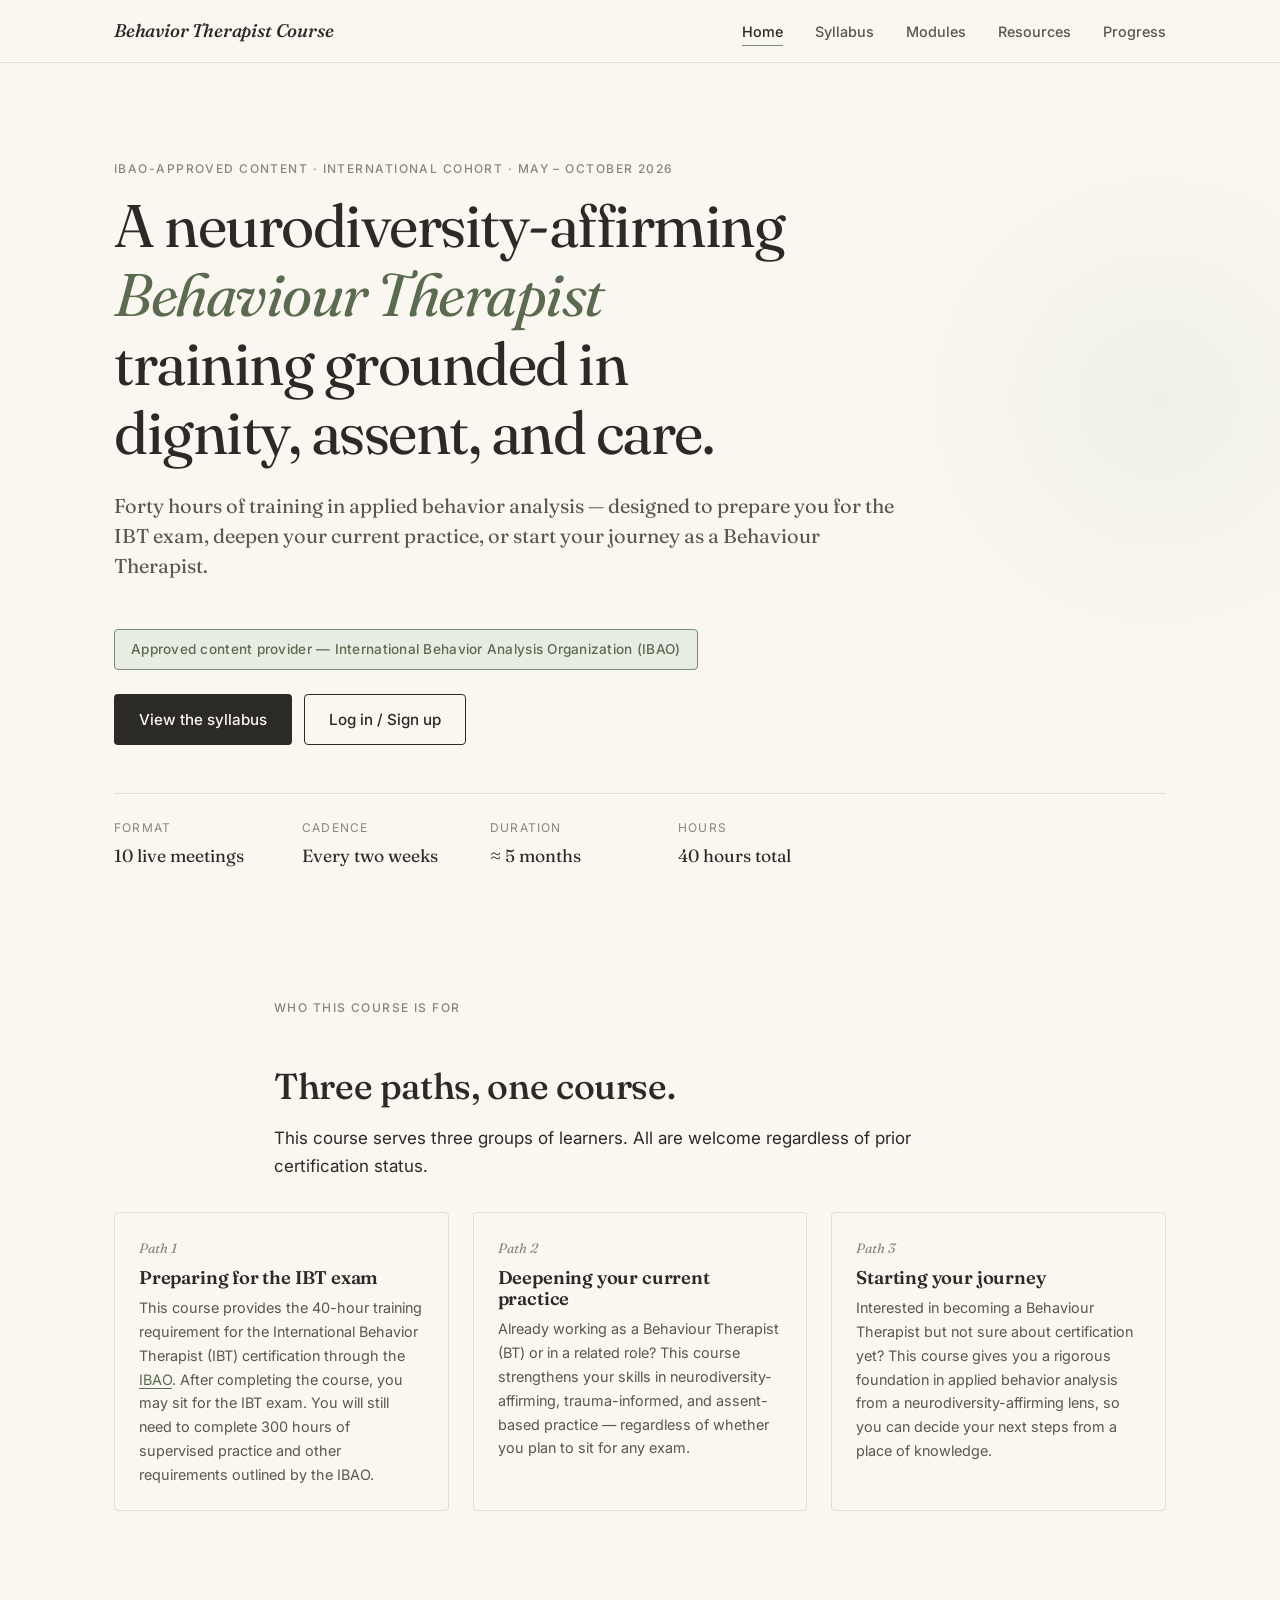
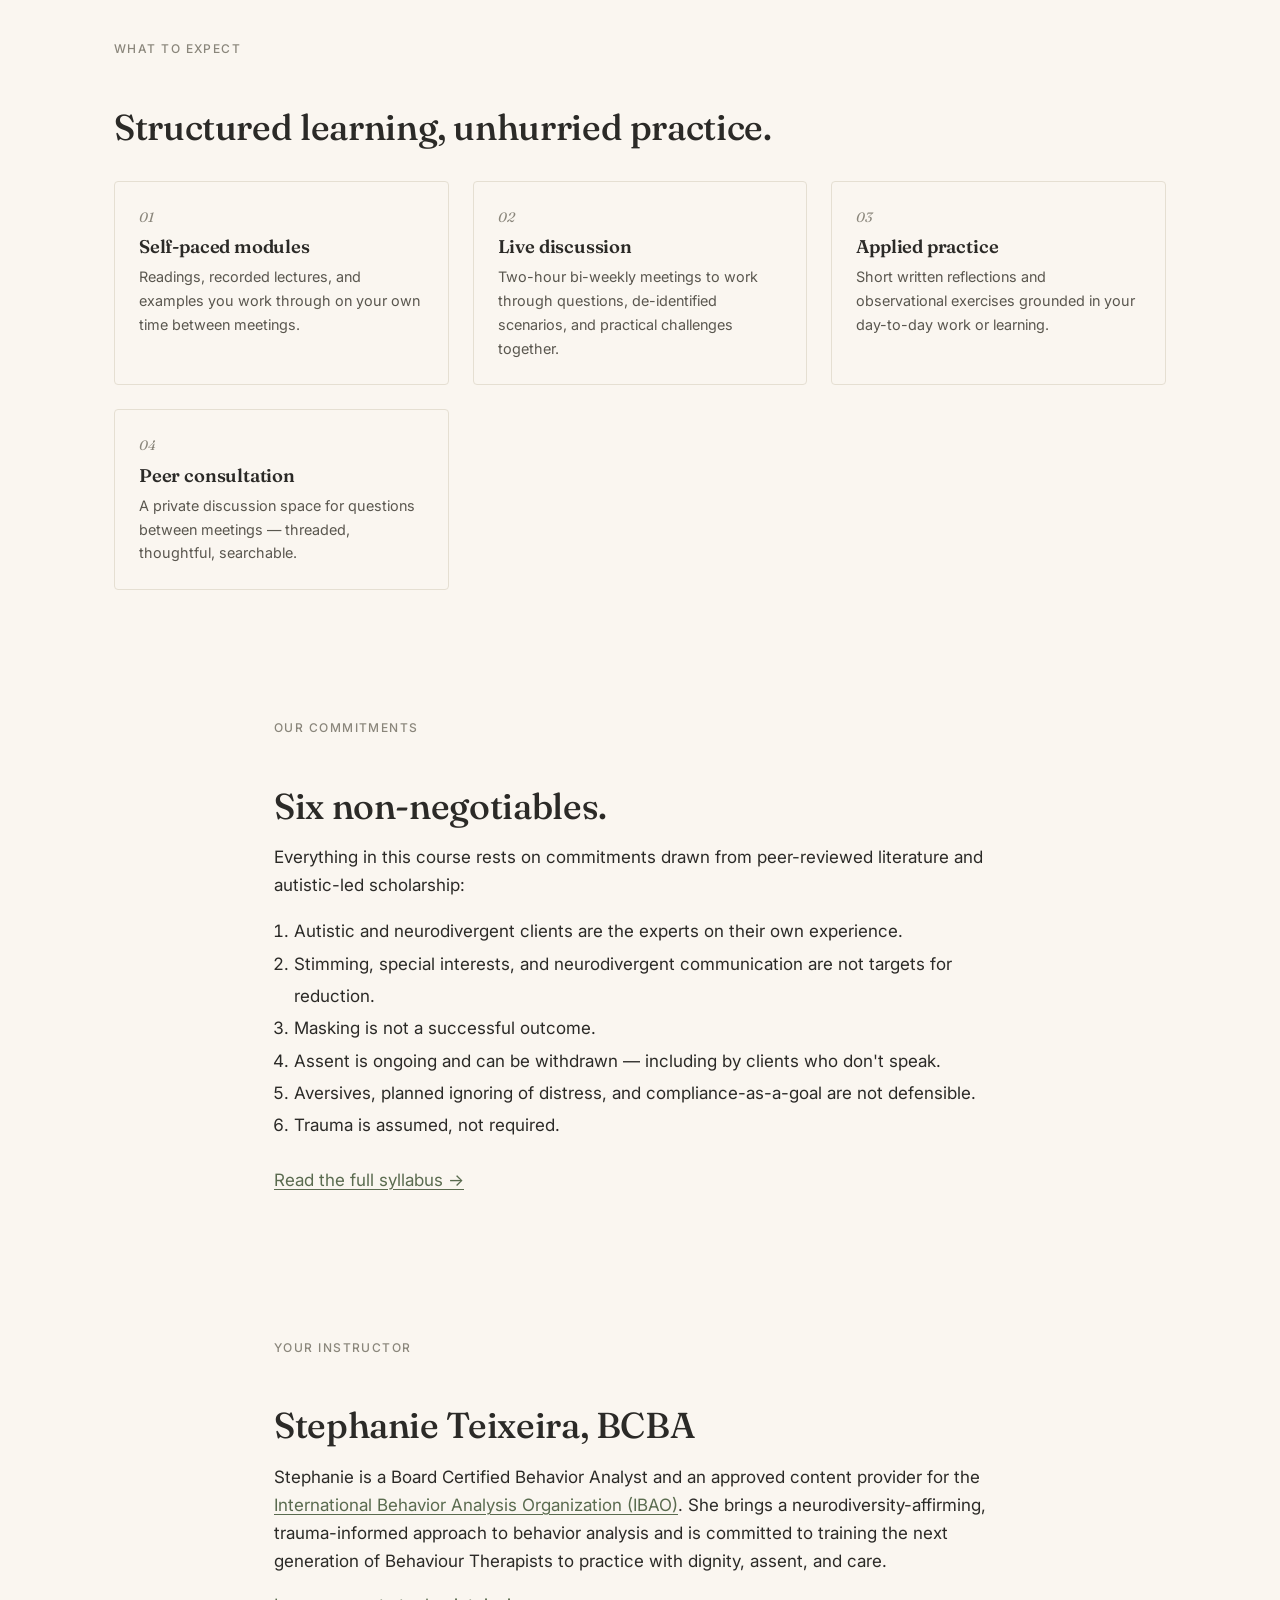
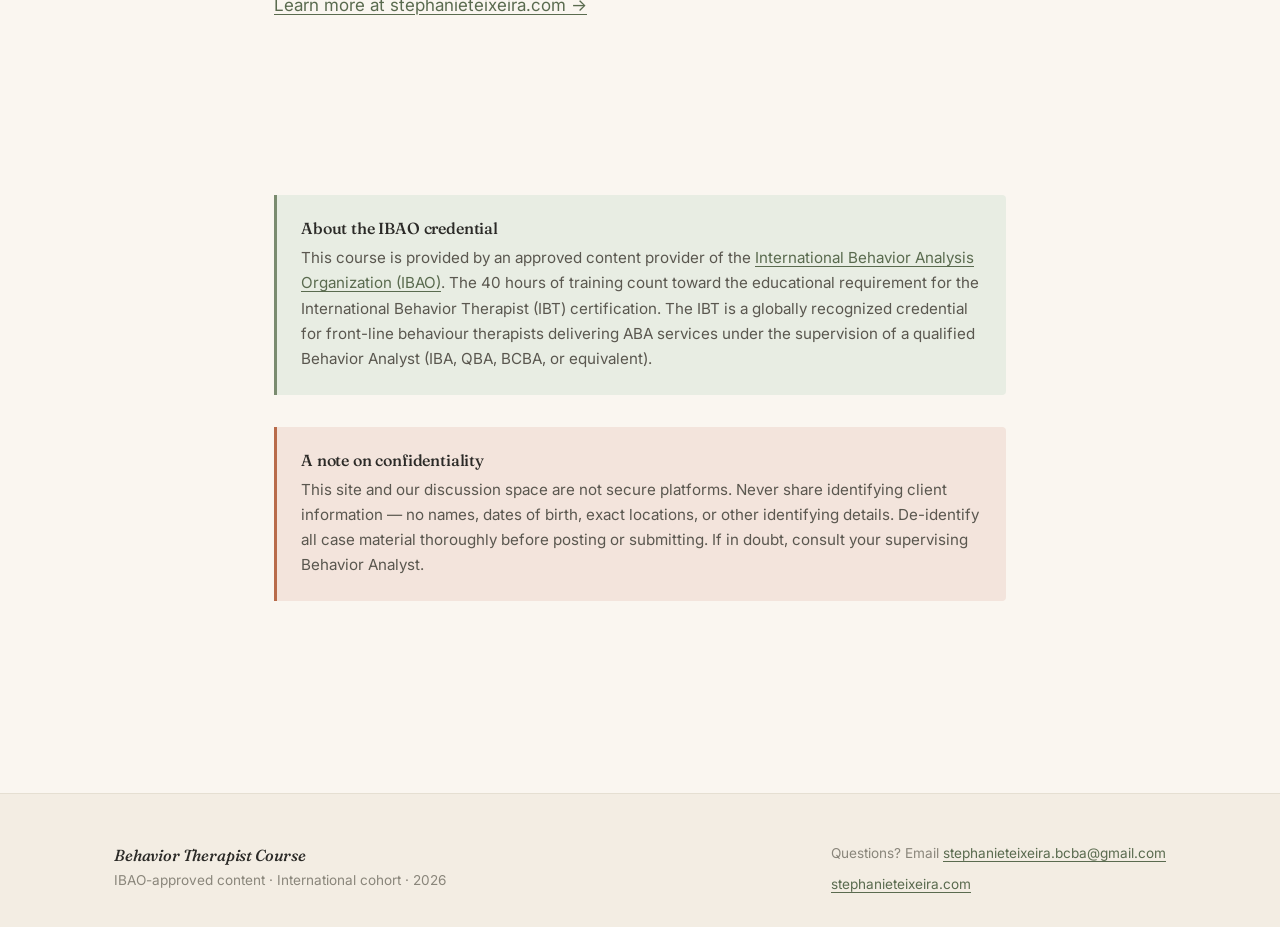
==== commit e44361b3: "Update index.html" ====
--- a/index.html
+++ b/index.html
@@ -4,93 +4,24 @@
   <meta charset="UTF-8">
   <meta name="viewport" content="width=device-width, initial-scale=1.0">
   <title>Behavior Therapist Course 2026</title>
-  <meta name="description" content="A practice-based cohort for Behaviour Therapists (BTs) implementing ABA under supervision — grounded in neurodiversity-affirming, trauma-informed, assent-based care.">
+  <meta name="description" content="IBAO-approved 40-hour Behaviour Therapist training — neurodiversity-affirming, trauma-informed, assent-based ABA practice. Prepares you to sit for the IBT exam.">
   <link rel="stylesheet" href="assets/css/style.css">
   <style>
-    /* Dashboard-specific styles */
-    .dashboard-greeting {
-      padding: var(--s-7) 0 var(--s-5);
-    }
-    .dashboard-section {
-      padding: var(--s-5) 0 var(--s-6);
-      border-top: 1px solid var(--line);
-    }
-    .announcement {
-      padding: var(--s-5);
-      background: var(--paper);
-      border: 1px solid var(--line);
-      border-radius: var(--radius);
-      margin-bottom: var(--s-4);
-    }
-    .announcement h3 {
-      margin: 0 0 var(--s-2) 0;
-      font-family: var(--font-display);
-      font-size: 1.2rem;
-    }
-    .announcement .meta {
-      font-size: 0.8rem;
-      color: var(--ink-muted);
-      margin-bottom: var(--s-3);
-    }
-    .announcement .body {
-      white-space: pre-wrap;
-      line-height: 1.7;
-      color: var(--ink-soft);
-    }
-    .progress-summary {
-      display: flex;
-      gap: var(--s-6);
-      padding: var(--s-5);
-      background: var(--sage-tint);
-      border-radius: var(--radius);
-      flex-wrap: wrap;
-      margin-top: var(--s-3);
-    }
-    .progress-stat {
-      flex: 1;
-      min-width: 150px;
-    }
-    .progress-stat .value {
-      font-family: var(--font-display);
-      font-size: 2rem;
-      font-weight: 500;
-      color: var(--sage-dark);
-      line-height: 1;
-    }
-    .progress-stat .label {
-      font-size: 0.85rem;
-      color: var(--ink-muted);
-      text-transform: uppercase;
-      letter-spacing: 0.08em;
-      margin-top: var(--s-2);
-    }
-    .next-action {
-      padding: var(--s-5);
-      background: var(--paper);
-      border: 1px solid var(--line);
-      border-radius: var(--radius);
-      display: flex;
-      justify-content: space-between;
-      align-items: center;
-      flex-wrap: wrap;
-      gap: var(--s-4);
-      margin-top: var(--s-3);
-    }
-    .next-action .info h4 {
-      margin: 0 0 var(--s-1) 0;
-      font-family: var(--font-display);
-      font-size: 1.1rem;
-    }
-    .next-action .info p {
-      margin: 0;
-      color: var(--ink-muted);
-      font-size: 0.9rem;
-    }
-    .empty-state {
-      color: var(--ink-muted);
-      font-style: italic;
-      padding: var(--s-4) 0;
-    }
+    .dashboard-greeting { padding: var(--s-7) 0 var(--s-5); }
+    .dashboard-section { padding: var(--s-5) 0 var(--s-6); border-top: 1px solid var(--line); }
+    .announcement { padding: var(--s-5); background: var(--paper); border: 1px solid var(--line); border-radius: var(--radius); margin-bottom: var(--s-4); }
+    .announcement h3 { margin: 0 0 var(--s-2) 0; font-family: var(--font-display); font-size: 1.2rem; }
+    .announcement .meta { font-size: 0.8rem; color: var(--ink-muted); margin-bottom: var(--s-3); }
+    .announcement .body { white-space: pre-wrap; line-height: 1.7; color: var(--ink-soft); }
+    .progress-summary { display: flex; gap: var(--s-6); padding: var(--s-5); background: var(--sage-tint); border-radius: var(--radius); flex-wrap: wrap; margin-top: var(--s-3); }
+    .progress-stat { flex: 1; min-width: 150px; }
+    .progress-stat .value { font-family: var(--font-display); font-size: 2rem; font-weight: 500; color: var(--sage-dark); line-height: 1; }
+    .progress-stat .label { font-size: 0.85rem; color: var(--ink-muted); text-transform: uppercase; letter-spacing: 0.08em; margin-top: var(--s-2); }
+    .next-action { padding: var(--s-5); background: var(--paper); border: 1px solid var(--line); border-radius: var(--radius); display: flex; justify-content: space-between; align-items: center; flex-wrap: wrap; gap: var(--s-4); margin-top: var(--s-3); }
+    .next-action .info h4 { margin: 0 0 var(--s-1) 0; font-family: var(--font-display); font-size: 1.1rem; }
+    .next-action .info p { margin: 0; color: var(--ink-muted); font-size: 0.9rem; }
+    .empty-state { color: var(--ink-muted); font-style: italic; padding: var(--s-4) 0; }
+    .credential-badge { display: inline-block; padding: 0.5rem 1rem; background: var(--sage-tint); border: 1px solid var(--sage); border-radius: var(--radius); font-size: 0.85rem; font-weight: 500; color: var(--sage-dark); margin-top: var(--s-4); letter-spacing: 0.02em; }
   </style>
 </head>
 <body>
@@ -112,15 +43,14 @@
 
 <main>
 
-  <!-- ================================================= -->
-  <!-- PUBLIC VIEW (shown when NOT logged in)            -->
-  <!-- ================================================= -->
+  <!-- PUBLIC VIEW -->
   <div id="public-view">
     <section class="hero">
       <div class="container">
-        <span class="eyebrow">International cohort · May – October 2026</span>
-        <h1>Practicing ABA with <em>dignity</em>, assent, and care — for the people we serve.</h1>
-        <p class="lead">Forty hours of training for Behaviour Therapists (BTs) implementing ABA under the supervision of a Behavior Analyst — grounded in neurodiversity-affirming, trauma-informed, and assent-based practice.</p>
+        <span class="eyebrow">IBAO-Approved Content · International cohort · May – October 2026</span>
+        <h1>A neurodiversity-affirming <em>Behaviour Therapist</em> training grounded in dignity, assent, and care.</h1>
+        <p class="lead">Forty hours of training in applied behavior analysis — designed to prepare you for the IBT exam, deepen your current practice, or start your journey as a Behaviour Therapist.</p>
+        <div class="credential-badge">Approved content provider — International Behavior Analysis Organization (IBAO)</div>
 
         <div class="btn-group">
           <a href="syllabus.html" class="btn btn-primary">View the syllabus</a>
@@ -141,19 +71,37 @@
             <div class="value">≈ 5 months</div>
           </div>
           <div>
-            <div class="label">For</div>
-            <div class="value">Behaviour Therapists</div>
-          </div>
-        </div>
-      </div>
-    </section>
-
-    <section>
-      <div class="container-narrow">
-        <span class="eyebrow">What this cohort is</span>
-        <h2>Practice deepening, not credentialing.</h2>
-        <p>This is a professional-development cohort for Behaviour Therapists (BTs) who are already implementing ABA under the supervision of a credentialed Behavior Analyst (BA) — whether that's a BCBA, IBA, QBA, or other regionally recognized credential. It is not a credentialing pathway and does not replace your jurisdiction's required training, competency assessment, or ongoing supervision. What it does is deepen your practice in the areas the field has moved on: neurodiversity-affirming care, trauma-informed practice, ongoing assent, and respectful work with autistic clients and their families.</p>
-        <p>We read what autistic self-advocates and autistic-led researchers have written about ABA. We take those critiques seriously. And we learn to do better.</p>
+            <div class="label">Hours</div>
+            <div class="value">40 hours total</div>
+          </div>
+        </div>
+      </div>
+    </section>
+
+    <section>
+      <div class="container-narrow">
+        <span class="eyebrow">Who this course is for</span>
+        <h2>Three paths, one course.</h2>
+        <p>This course serves three groups of learners. All are welcome regardless of prior certification status.</p>
+      </div>
+      <div class="container">
+        <div class="card-grid">
+          <div class="card">
+            <div class="card-number">Path 1</div>
+            <h3>Preparing for the IBT exam</h3>
+            <p>This course provides the 40-hour training requirement for the International Behavior Therapist (IBT) certification through the <a href="https://theibao.com/" target="_blank" rel="noopener">IBAO</a>. After completing the course, you may sit for the IBT exam. You will still need to complete 300 hours of supervised practice and other requirements outlined by the IBAO.</p>
+          </div>
+          <div class="card">
+            <div class="card-number">Path 2</div>
+            <h3>Deepening your current practice</h3>
+            <p>Already working as a Behaviour Therapist (BT) or in a related role? This course strengthens your skills in neurodiversity-affirming, trauma-informed, and assent-based practice — regardless of whether you plan to sit for any exam.</p>
+          </div>
+          <div class="card">
+            <div class="card-number">Path 3</div>
+            <h3>Starting your journey</h3>
+            <p>Interested in becoming a Behaviour Therapist but not sure about certification yet? This course gives you a rigorous foundation in applied behavior analysis from a neurodiversity-affirming lens, so you can decide your next steps from a place of knowledge.</p>
+          </div>
+        </div>
       </div>
     </section>
 
@@ -176,7 +124,7 @@
           <div class="card">
             <div class="card-number">03</div>
             <h3>Applied practice</h3>
-            <p>Short written reflections and observational exercises grounded in your day-to-day work with clients.</p>
+            <p>Short written reflections and observational exercises grounded in your day-to-day work or learning.</p>
           </div>
           <div class="card">
             <div class="card-number">04</div>
@@ -191,7 +139,7 @@
       <div class="container-narrow">
         <span class="eyebrow">Our commitments</span>
         <h2>Six non-negotiables.</h2>
-        <p>Everything in this cohort rests on commitments drawn from peer-reviewed literature and autistic-led scholarship:</p>
+        <p>Everything in this course rests on commitments drawn from peer-reviewed literature and autistic-led scholarship:</p>
         <ol style="padding-left: 1.25rem; line-height: 1.9; margin-top: 1rem;">
           <li>Autistic and neurodivergent clients are the experts on their own experience.</li>
           <li>Stimming, special interests, and neurodivergent communication are not targets for reduction.</li>
@@ -206,7 +154,20 @@
 
     <section>
       <div class="container-narrow">
-        <div class="callout warn">
+        <span class="eyebrow">Your instructor</span>
+        <h2>Stephanie Teixeira, BCBA</h2>
+        <p>Stephanie is a Board Certified Behavior Analyst and an approved content provider for the <a href="https://theibao.com/" target="_blank" rel="noopener">International Behavior Analysis Organization (IBAO)</a>. She brings a neurodiversity-affirming, trauma-informed approach to behavior analysis and is committed to training the next generation of Behaviour Therapists to practice with dignity, assent, and care.</p>
+        <p><a href="https://www.stephanieteixeira.com" target="_blank" rel="noopener">Learn more at stephanieteixeira.com →</a></p>
+      </div>
+    </section>
+
+    <section>
+      <div class="container-narrow">
+        <div class="callout">
+          <h4>About the IBAO credential</h4>
+          <p>This course is provided by an approved content provider of the <a href="https://theibao.com/" target="_blank" rel="noopener">International Behavior Analysis Organization (IBAO)</a>. The 40 hours of training count toward the educational requirement for the International Behavior Therapist (IBT) certification. The IBT is a globally recognized credential for front-line behaviour therapists delivering ABA services under the supervision of a qualified Behavior Analyst (IBA, QBA, BCBA, or equivalent).</p>
+        </div>
+        <div class="callout warn" style="margin-top: var(--s-4);">
           <h4>A note on confidentiality</h4>
           <p>This site and our discussion space are not secure platforms. Never share identifying client information — no names, dates of birth, exact locations, or other identifying details. De-identify all case material thoroughly before posting or submitting. If in doubt, consult your supervising Behavior Analyst.</p>
         </div>
@@ -214,15 +175,13 @@
     </section>
   </div>
 
-  <!-- ================================================= -->
-  <!-- DASHBOARD VIEW (shown when LOGGED IN)             -->
-  <!-- ================================================= -->
+  <!-- DASHBOARD VIEW -->
   <div id="dashboard-view" style="display: none;">
     <section class="dashboard-greeting">
       <div class="container-narrow">
         <span class="eyebrow">Your dashboard</span>
         <h1 id="greeting-name">Welcome</h1>
-        <p class="lead" id="greeting-subtitle">Here's what's happening in your cohort.</p>
+        <p class="lead" id="greeting-subtitle">Here's what's happening in your course.</p>
         <div id="admin-link-row" style="display:none; margin-top: var(--s-3);">
           <a href="admin.html" class="btn btn-secondary">Admin → manage announcements</a>
         </div>
@@ -278,10 +237,11 @@
   <div class="container">
     <div>
       <div class="brand">Behavior Therapist Course</div>
-      <p>International cohort · 2026</p>
+      <p>IBAO-approved content · International cohort · 2026</p>
     </div>
     <div>
       <p>Questions? Email <a href="mailto:stephanieteixeira.bcba@gmail.com">stephanieteixeira.bcba@gmail.com</a></p>
+      <p style="margin-top: var(--s-2);"><a href="https://www.stephanieteixeira.com" target="_blank" rel="noopener">stephanieteixeira.com</a></p>
     </div>
   </div>
 </footer>
@@ -294,93 +254,83 @@
 
   const user = await getUser();
 
-  if (!user) {
-    // Not logged in — show public view only (default)
-    return;
-  }
-
-  // Logged in — show dashboard
-  document.getElementById('public-view').style.display = 'none';
-  document.getElementById('dashboard-view').style.display = 'block';
-
-  const profile = await getProfile();
-  const firstName = profile?.full_name?.split(' ')[0] || 'there';
-  document.getElementById('greeting-name').textContent = `Welcome back, ${firstName}.`;
-
-  // Show admin link if admin
-  if (profile?.role === 'admin') {
-    document.getElementById('admin-link-row').style.display = 'block';
-  }
-
-  // Load all data in parallel
-  const [
-    { data: assignments },
-    { data: submissions },
-    { data: announcements }
-  ] = await Promise.all([
-    supabase.from('assignments').select('*').order('module_number'),
-    supabase.from('submissions').select('*').eq('user_id', user.id),
-    supabase.from('announcements').select('*').order('created_at', { ascending: false }).limit(5)
-  ]);
-
-  // --- Progress summary ---
-  const submitted = submissions?.length || 0;
-  const withFeedback = (submissions || []).filter(s => s.feedback).length;
-  const openModules = (assignments || []).filter(a => a.open).length;
-
-  document.getElementById('submitted-count').textContent = `${submitted}/${(assignments || []).length}`;
-  document.getElementById('feedback-count').textContent = withFeedback;
-  document.getElementById('open-count').textContent = openModules;
-
-  // --- Next action ---
-  // Find the first open assignment the user hasn't submitted yet
-  const submittedIds = new Set((submissions || []).map(s => s.assignment_id));
-  const nextAssignment = (assignments || []).find(a => a.open && !submittedIds.has(a.id));
-  const nextActionEl = document.getElementById('next-action-container');
-
-  if (nextAssignment) {
-    const moduleNum = String(nextAssignment.module_number).padStart(2, '0');
-    nextActionEl.innerHTML = `
-      <div class="next-action">
-        <div class="info">
-          <h4>Module ${moduleNum} — ${escapeHtml(nextAssignment.title)}</h4>
-          <p>Due ${escapeHtml(nextAssignment.due_description || '')}</p>
-        </div>
-        <a href="modules/module-${moduleNum}.html" class="btn btn-primary">Go to module →</a>
-      </div>
-    `;
-  } else if (submitted === (assignments || []).length && submitted > 0) {
-    nextActionEl.innerHTML = '<div class="empty-state">You\'ve submitted everything currently open. Nicely done.</div>';
-  } else {
-    nextActionEl.innerHTML = '<div class="empty-state">No modules open yet. You\'ll see your next assignment here once your instructor opens one.</div>';
-  }
-
-  // --- Announcements ---
-  const announcementsEl = document.getElementById('announcements-container');
-  // For admins, show all announcements (incl. drafts); for BTs, only published
-  const visibleAnnouncements = (announcements || []).filter(a =>
-    a.published || profile?.role === 'admin'
-  );
-
-  if (visibleAnnouncements.length === 0) {
-    announcementsEl.innerHTML = '<div class="empty-state">No announcements yet.</div>';
-  } else {
-    announcementsEl.innerHTML = visibleAnnouncements.map(a => {
-      const dateStr = new Date(a.created_at).toLocaleDateString(undefined, {
-        year: 'numeric', month: 'short', day: 'numeric'
-      });
-      const draftBadge = !a.published
-        ? ' <span style="color:var(--terracotta); font-size:0.75rem; text-transform:uppercase; letter-spacing:0.08em; margin-left:0.5rem;">Draft</span>'
-        : '';
-      return `
-        <div class="announcement">
-          <h3>${escapeHtml(a.title)}${draftBadge}</h3>
-          <div class="meta">${dateStr}</div>
-          <div class="body">${escapeHtml(a.body)}</div>
+  if (user) {
+    document.getElementById('public-view').style.display = 'none';
+    document.getElementById('dashboard-view').style.display = 'block';
+
+    const profile = await getProfile();
+    const firstName = profile?.full_name?.split(' ')[0] || 'there';
+    document.getElementById('greeting-name').textContent = `Welcome back, ${firstName}.`;
+
+    if (profile?.role === 'admin') {
+      document.getElementById('admin-link-row').style.display = 'block';
+    }
+
+    const [
+      { data: assignments },
+      { data: submissions },
+      { data: announcements }
+    ] = await Promise.all([
+      supabase.from('assignments').select('*').order('module_number'),
+      supabase.from('submissions').select('*').eq('user_id', user.id),
+      supabase.from('announcements').select('*').order('created_at', { ascending: false }).limit(5)
+    ]);
+
+    const submitted = submissions?.length || 0;
+    const withFeedback = (submissions || []).filter(s => s.feedback).length;
+    const openModules = (assignments || []).filter(a => a.open).length;
+
+    document.getElementById('submitted-count').textContent = `${submitted}/${(assignments || []).length}`;
+    document.getElementById('feedback-count').textContent = withFeedback;
+    document.getElementById('open-count').textContent = openModules;
+
+    const submittedIds = new Set((submissions || []).map(s => s.assignment_id));
+    const nextAssignment = (assignments || []).find(a => a.open && !submittedIds.has(a.id));
+    const nextActionEl = document.getElementById('next-action-container');
+
+    if (nextAssignment) {
+      const moduleNum = String(nextAssignment.module_number).padStart(2, '0');
+      nextActionEl.innerHTML = `
+        <div class="next-action">
+          <div class="info">
+            <h4>Module ${moduleNum} — ${escapeHtml(nextAssignment.title)}</h4>
+            <p>Due ${escapeHtml(nextAssignment.due_description || '')}</p>
+          </div>
+          <a href="modules/module-${moduleNum}.html" class="btn btn-primary">Go to module →</a>
         </div>
       `;
-    }).join('');
-  }
+    } else if (submitted === (assignments || []).length && submitted > 0) {
+      nextActionEl.innerHTML = '<div class="empty-state">You\'ve submitted everything currently open. Nicely done.</div>';
+    } else {
+      nextActionEl.innerHTML = '<div class="empty-state">No modules open yet. You\'ll see your next assignment here once your instructor opens one.</div>';
+    }
+
+    const announcementsEl = document.getElementById('announcements-container');
+    const visibleAnnouncements = (announcements || []).filter(a =>
+      a.published || profile?.role === 'admin'
+    );
+
+    if (visibleAnnouncements.length === 0) {
+      announcementsEl.innerHTML = '<div class="empty-state">No announcements yet.</div>';
+    } else {
+      announcementsEl.innerHTML = visibleAnnouncements.map(a => {
+        const dateStr = new Date(a.created_at).toLocaleDateString(undefined, {
+          year: 'numeric', month: 'short', day: 'numeric'
+        });
+        const draftBadge = !a.published
+          ? ' <span style="color:var(--terracotta); font-size:0.75rem; text-transform:uppercase; letter-spacing:0.08em; margin-left:0.5rem;">Draft</span>'
+          : '';
+        return `
+          <div class="announcement">
+            <h3>${escapeHtml(a.title)}${draftBadge}</h3>
+            <div class="meta">${dateStr}</div>
+            <div class="body">${escapeHtml(a.body)}</div>
+          </div>
+        `;
+      }).join('');
+    }
+
+  } // end if(user)
 </script>
 
 </body>
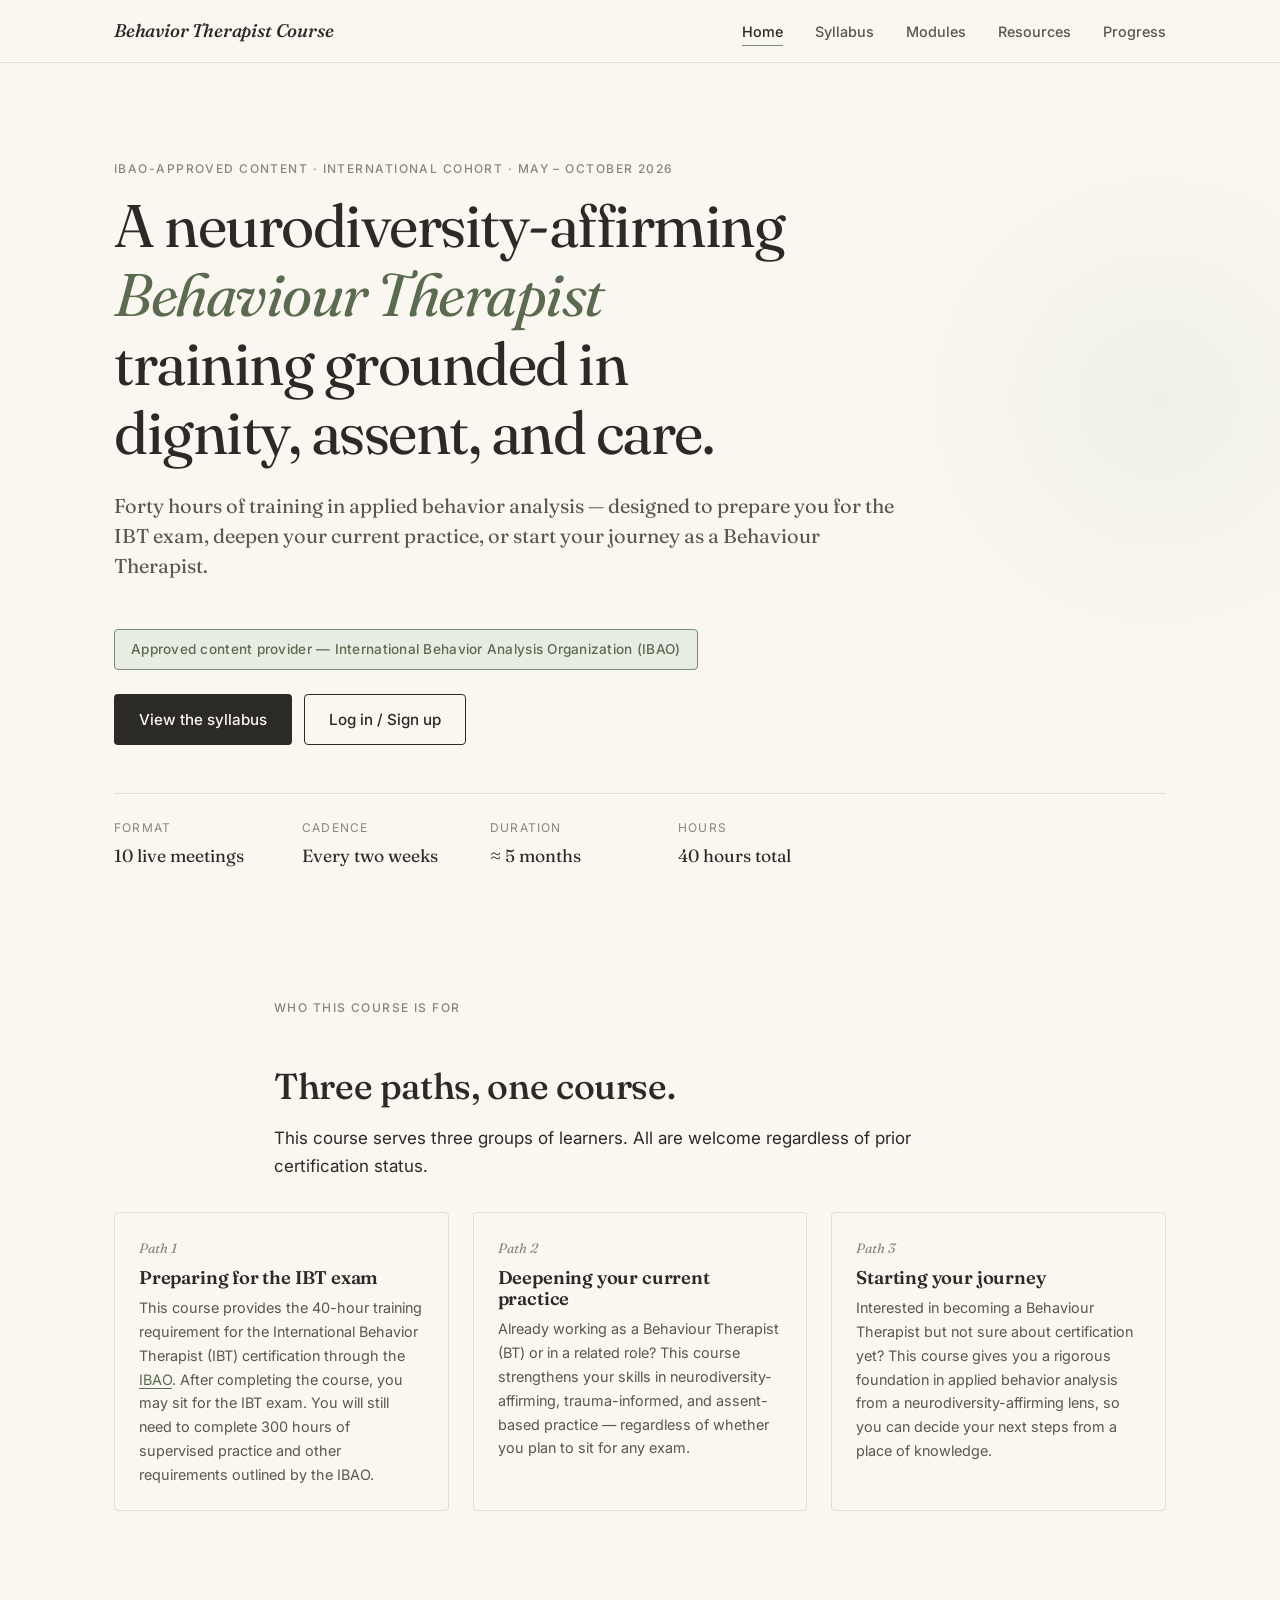
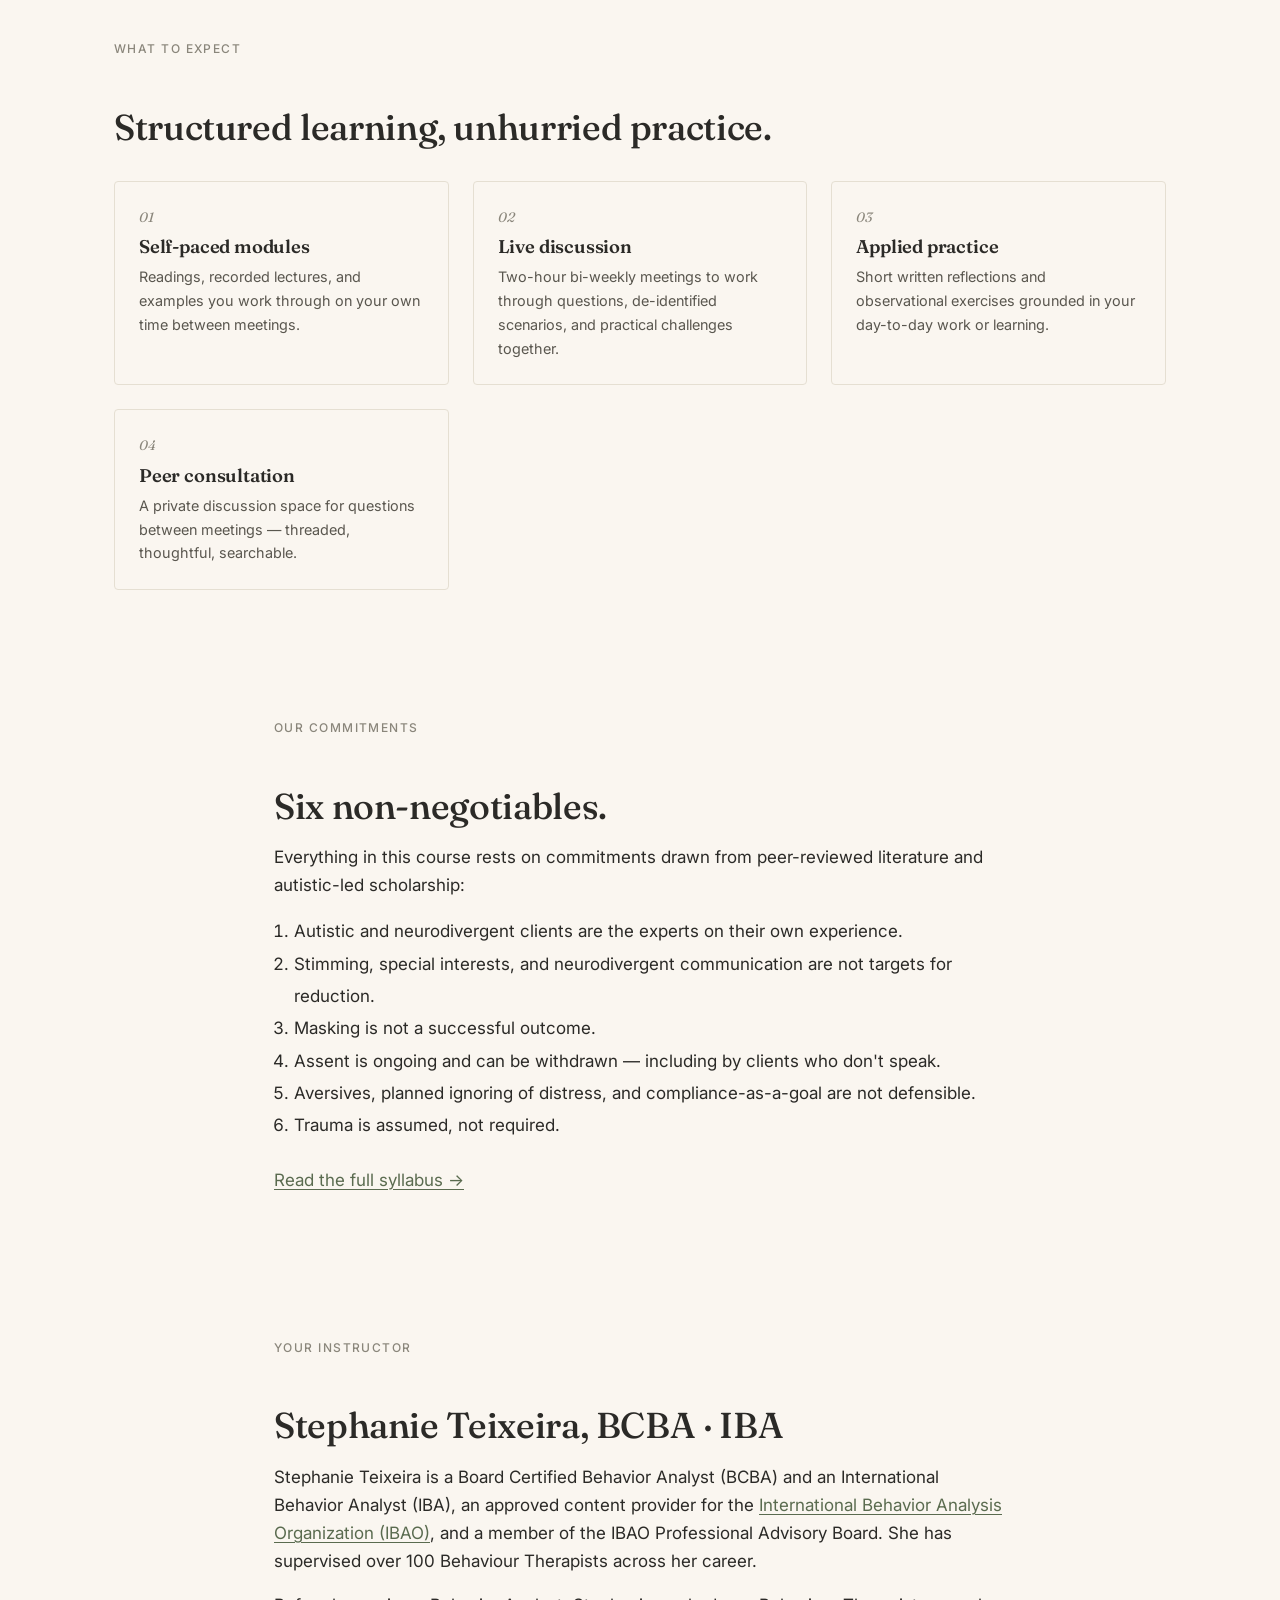
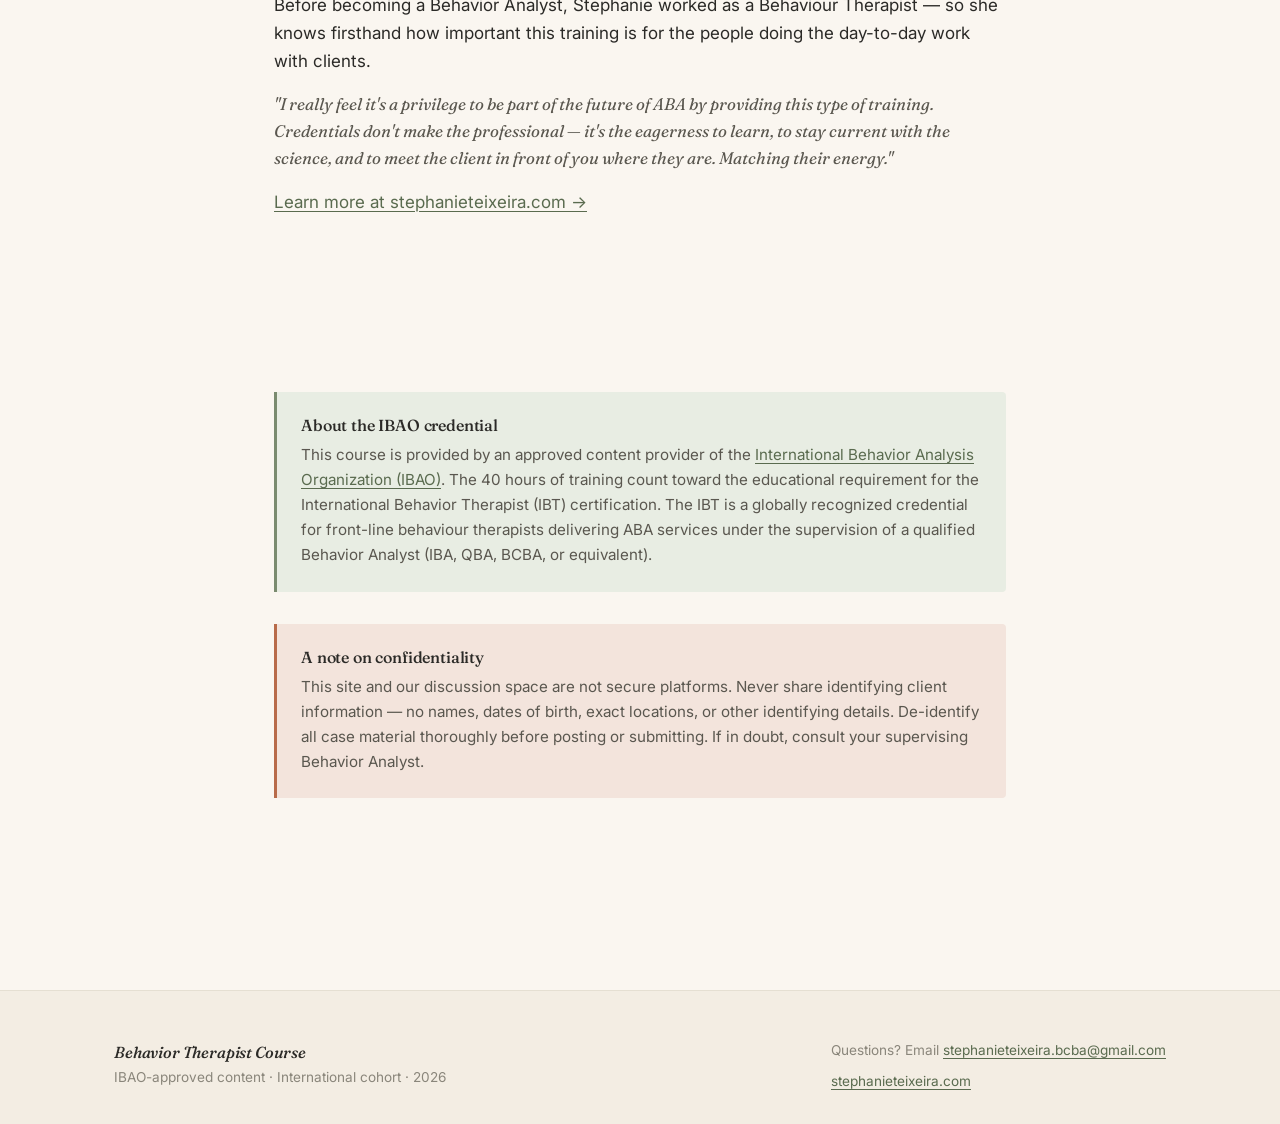
==== commit 6605ec7b: "Update index.html" ====
--- a/index.html
+++ b/index.html
@@ -155,9 +155,11 @@
     <section>
       <div class="container-narrow">
         <span class="eyebrow">Your instructor</span>
-        <h2>Stephanie Teixeira, BCBA</h2>
-        <p>Stephanie is a Board Certified Behavior Analyst and an approved content provider for the <a href="https://theibao.com/" target="_blank" rel="noopener">International Behavior Analysis Organization (IBAO)</a>. She brings a neurodiversity-affirming, trauma-informed approach to behavior analysis and is committed to training the next generation of Behaviour Therapists to practice with dignity, assent, and care.</p>
-        <p><a href="https://www.stephanieteixeira.com" target="_blank" rel="noopener">Learn more at stephanieteixeira.com →</a></p>
+        <h2>Stephanie Teixeira, BCBA · IBA</h2>
+        <p>Stephanie Teixeira is a Board Certified Behavior Analyst (BCBA) and an International Behavior Analyst (IBA), an approved content provider for the <a href="https://theibao.com/" target="_blank" rel="noopener">International Behavior Analysis Organization (IBAO)</a>, and a member of the IBAO Professional Advisory Board. She has supervised over 100 Behaviour Therapists across her career.</p>
+        <p>Before becoming a Behavior Analyst, Stephanie worked as a Behaviour Therapist — so she knows firsthand how important this training is for the people doing the day-to-day work with clients.</p>
+        <p style="font-family: var(--font-display); font-style: italic; color: var(--ink-soft); margin-top: var(--s-4); font-size: 1.05rem; line-height: 1.6;">"I really feel it's a privilege to be part of the future of ABA by providing this type of training. Credentials don't make the professional — it's the eagerness to learn, to stay current with the science, and to meet the client in front of you where they are. Matching their energy."</p>
+        <p style="margin-top: var(--s-4);"><a href="https://www.stephanieteixeira.com" target="_blank" rel="noopener">Learn more at stephanieteixeira.com →</a></p>
       </div>
     </section>
 
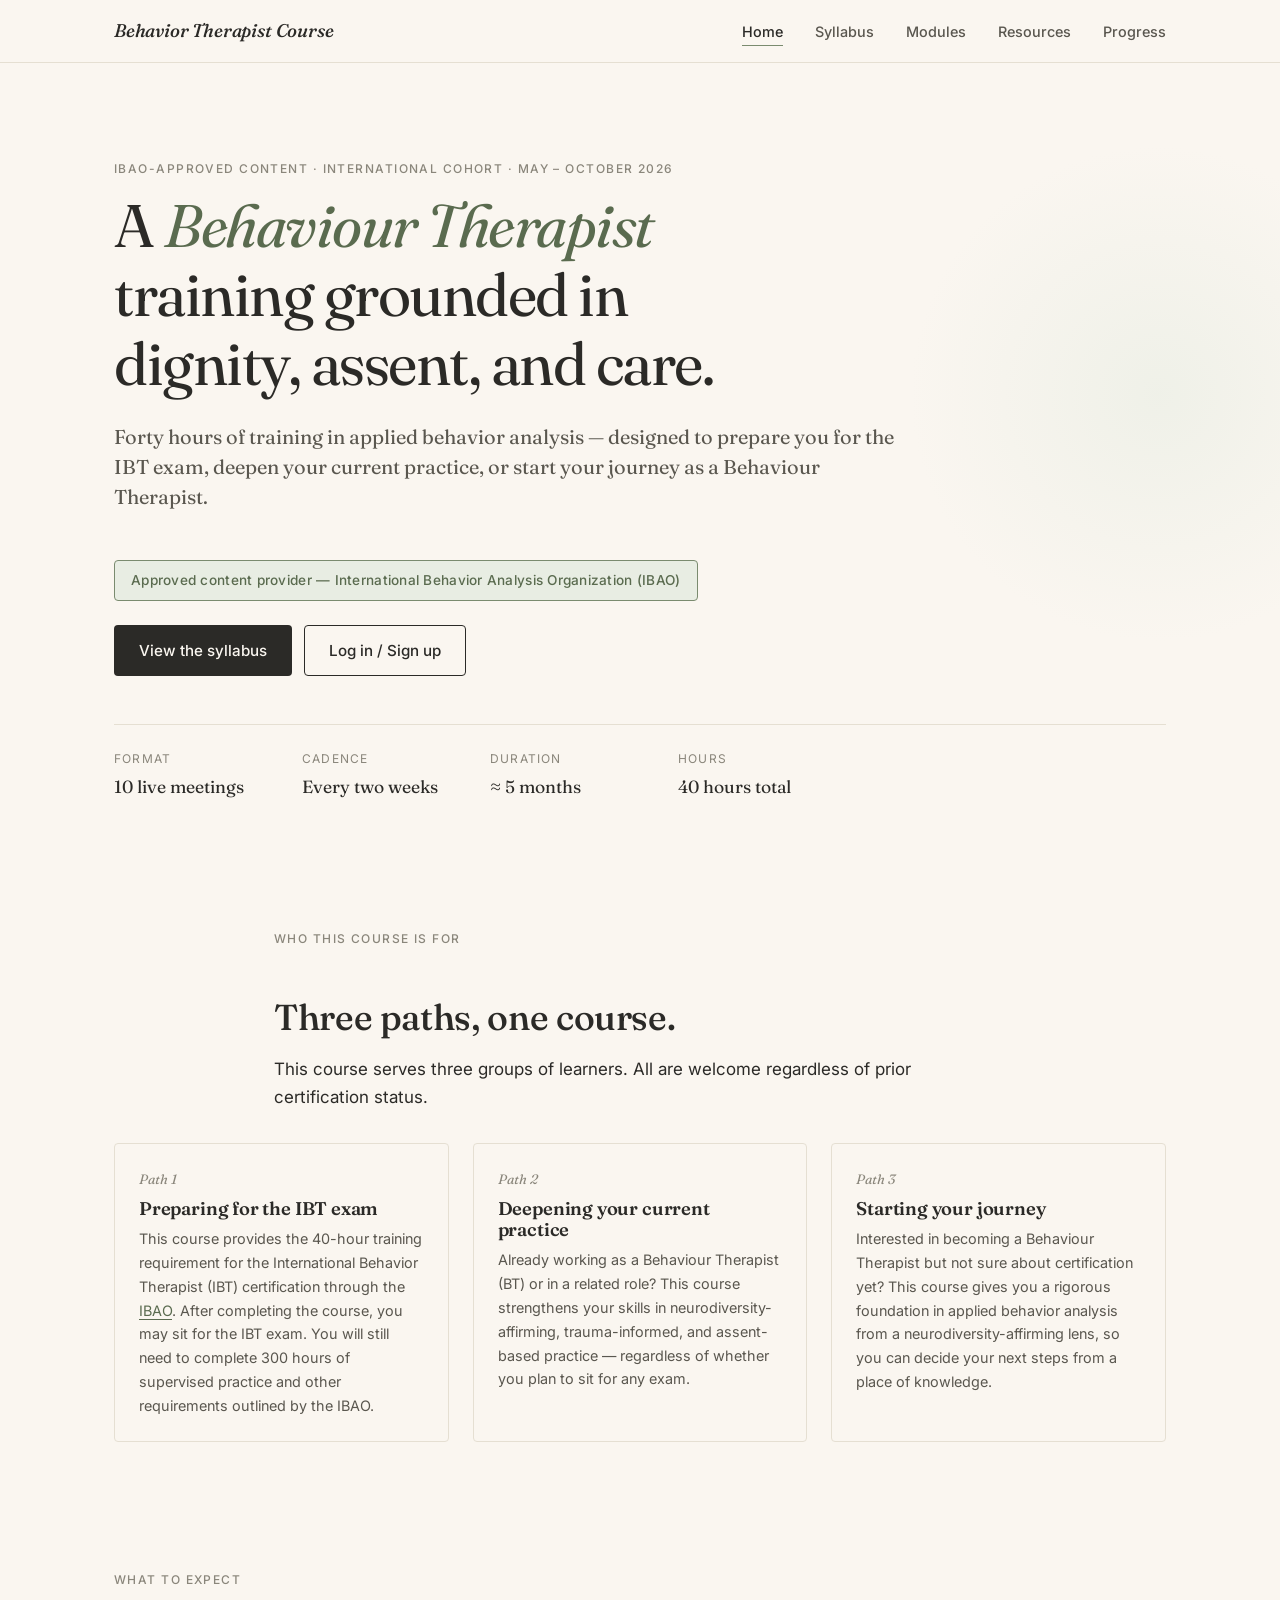
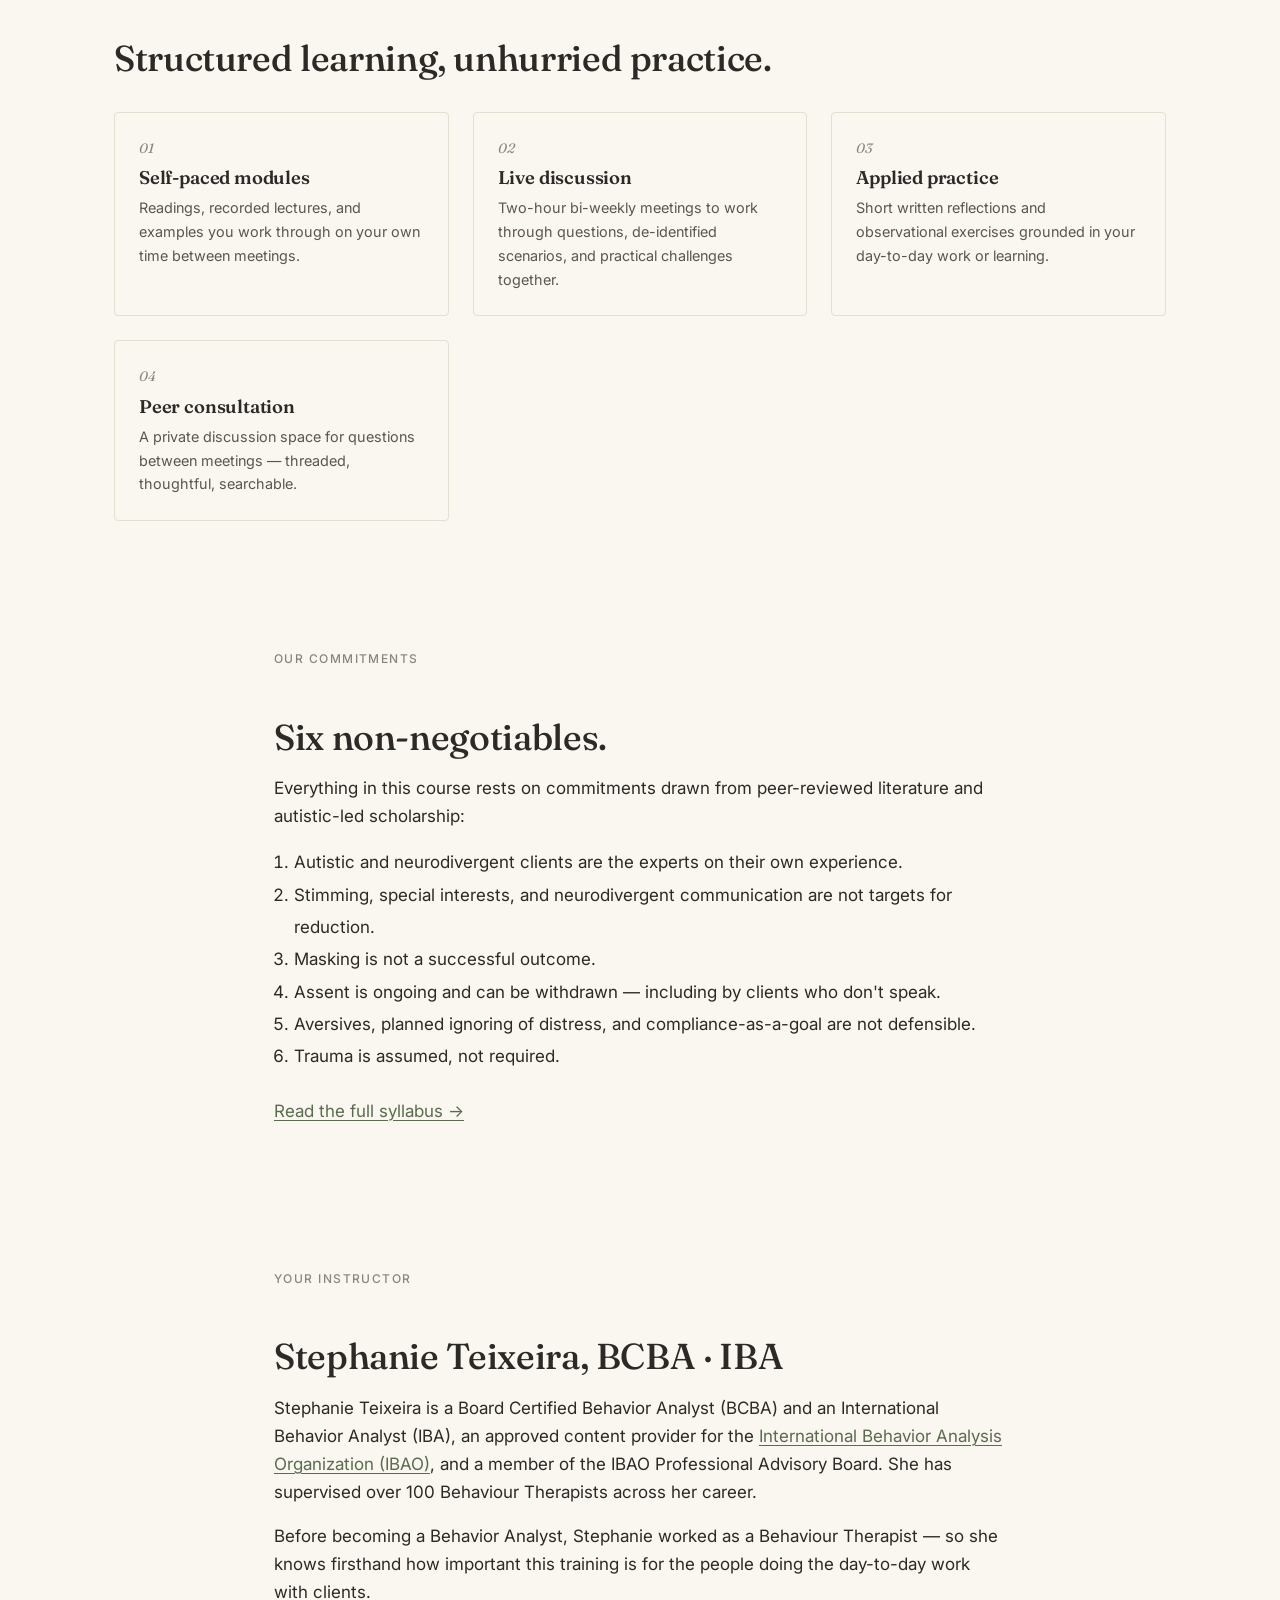
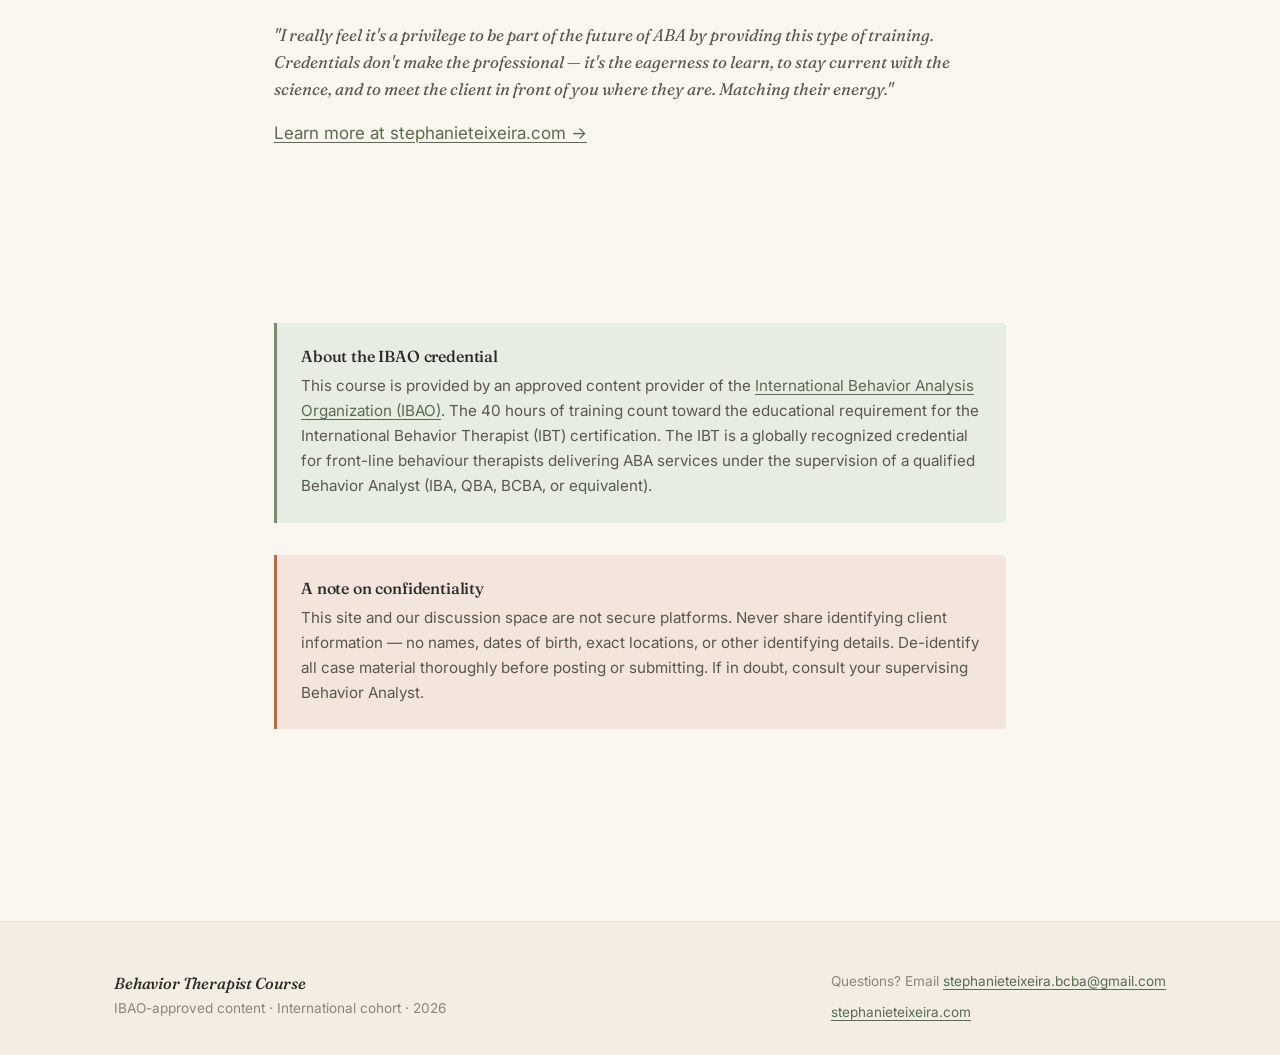
==== commit a0bda0c6: "Update index.html" ====
--- a/index.html
+++ b/index.html
@@ -4,7 +4,7 @@
   <meta charset="UTF-8">
   <meta name="viewport" content="width=device-width, initial-scale=1.0">
   <title>Behavior Therapist Course 2026</title>
-  <meta name="description" content="IBAO-approved 40-hour Behaviour Therapist training — neurodiversity-affirming, trauma-informed, assent-based ABA practice. Prepares you to sit for the IBT exam.">
+  <meta name="description" content="IBAO-approved 40-hour Behaviour Therapist training — grounded in dignity, assent, and evidence-based practice. Prepares you to sit for the IBT exam.">
   <link rel="stylesheet" href="assets/css/style.css">
   <style>
     .dashboard-greeting { padding: var(--s-7) 0 var(--s-5); }
@@ -48,7 +48,7 @@
     <section class="hero">
       <div class="container">
         <span class="eyebrow">IBAO-Approved Content · International cohort · May – October 2026</span>
-        <h1>A neurodiversity-affirming <em>Behaviour Therapist</em> training grounded in dignity, assent, and care.</h1>
+        <h1>A <em>Behaviour Therapist</em> training grounded in dignity, assent, and care.</h1>
         <p class="lead">Forty hours of training in applied behavior analysis — designed to prepare you for the IBT exam, deepen your current practice, or start your journey as a Behaviour Therapist.</p>
         <div class="credential-badge">Approved content provider — International Behavior Analysis Organization (IBAO)</div>
 
